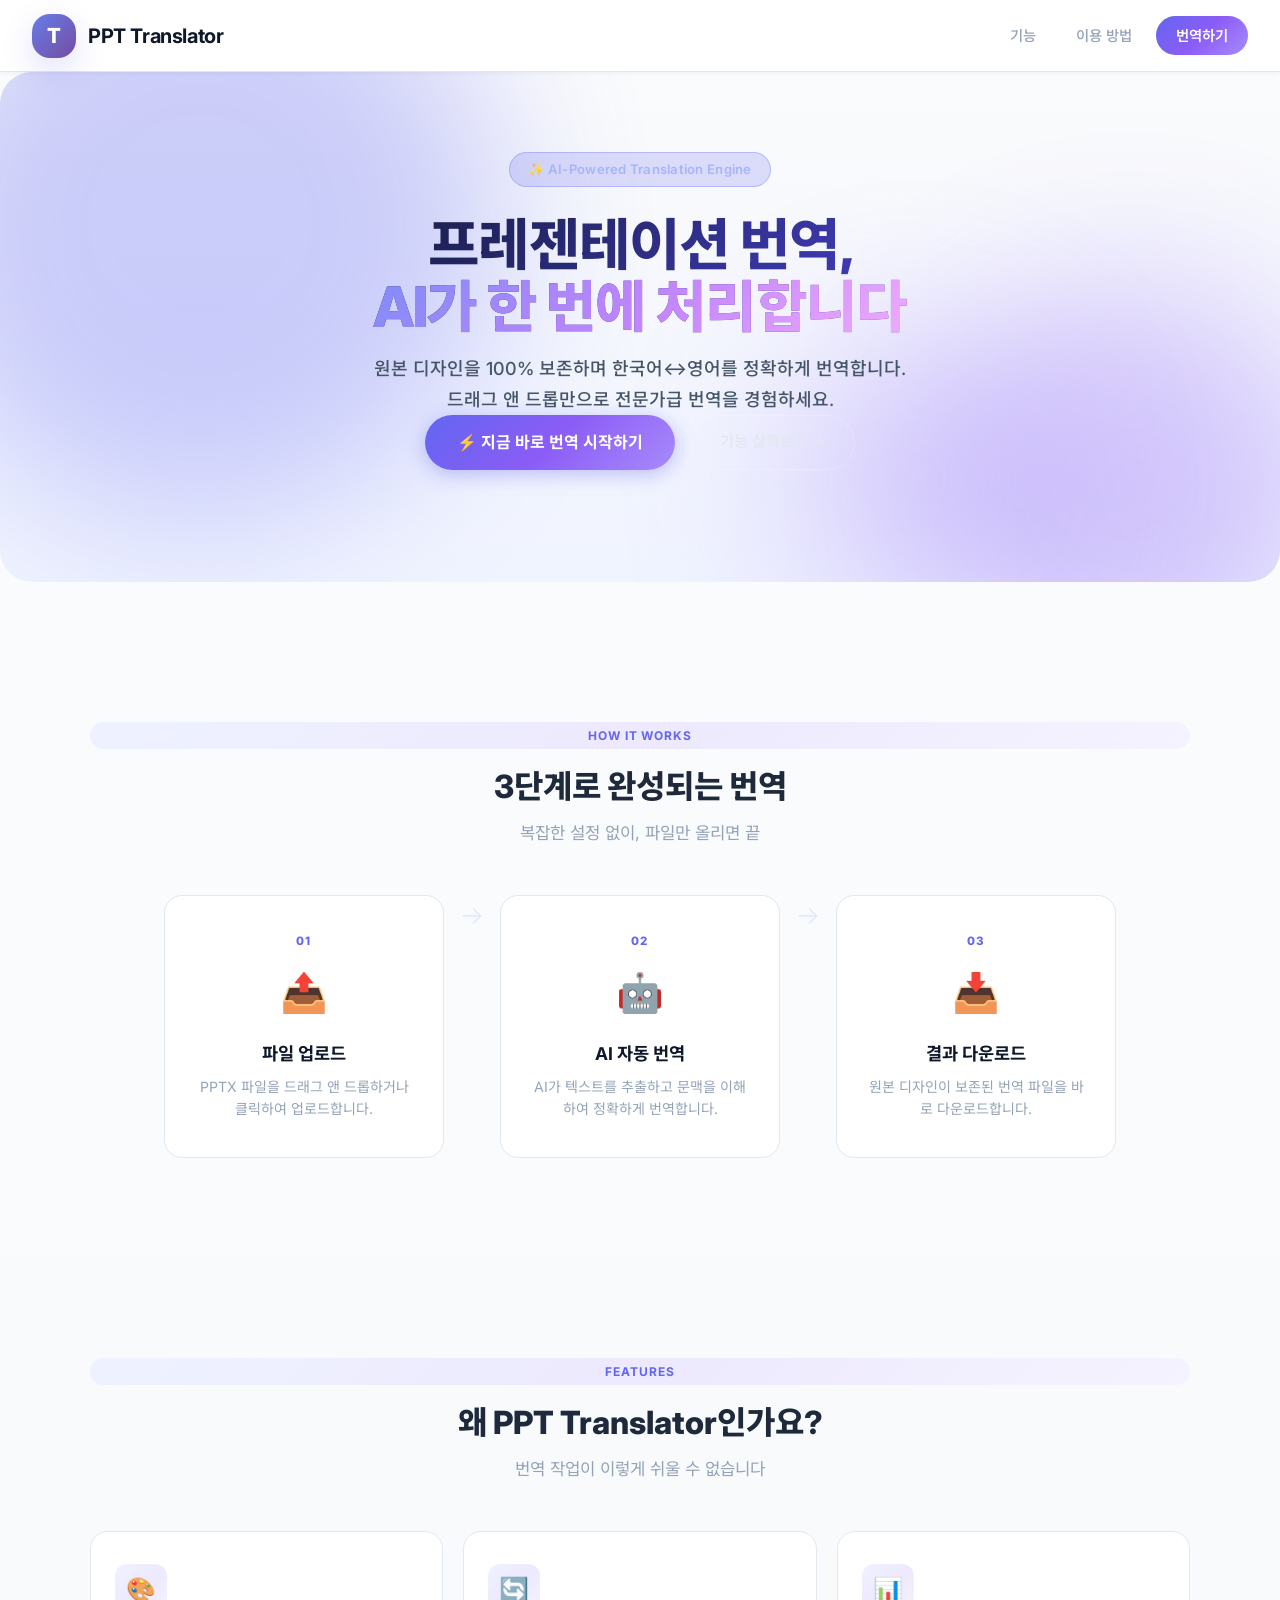
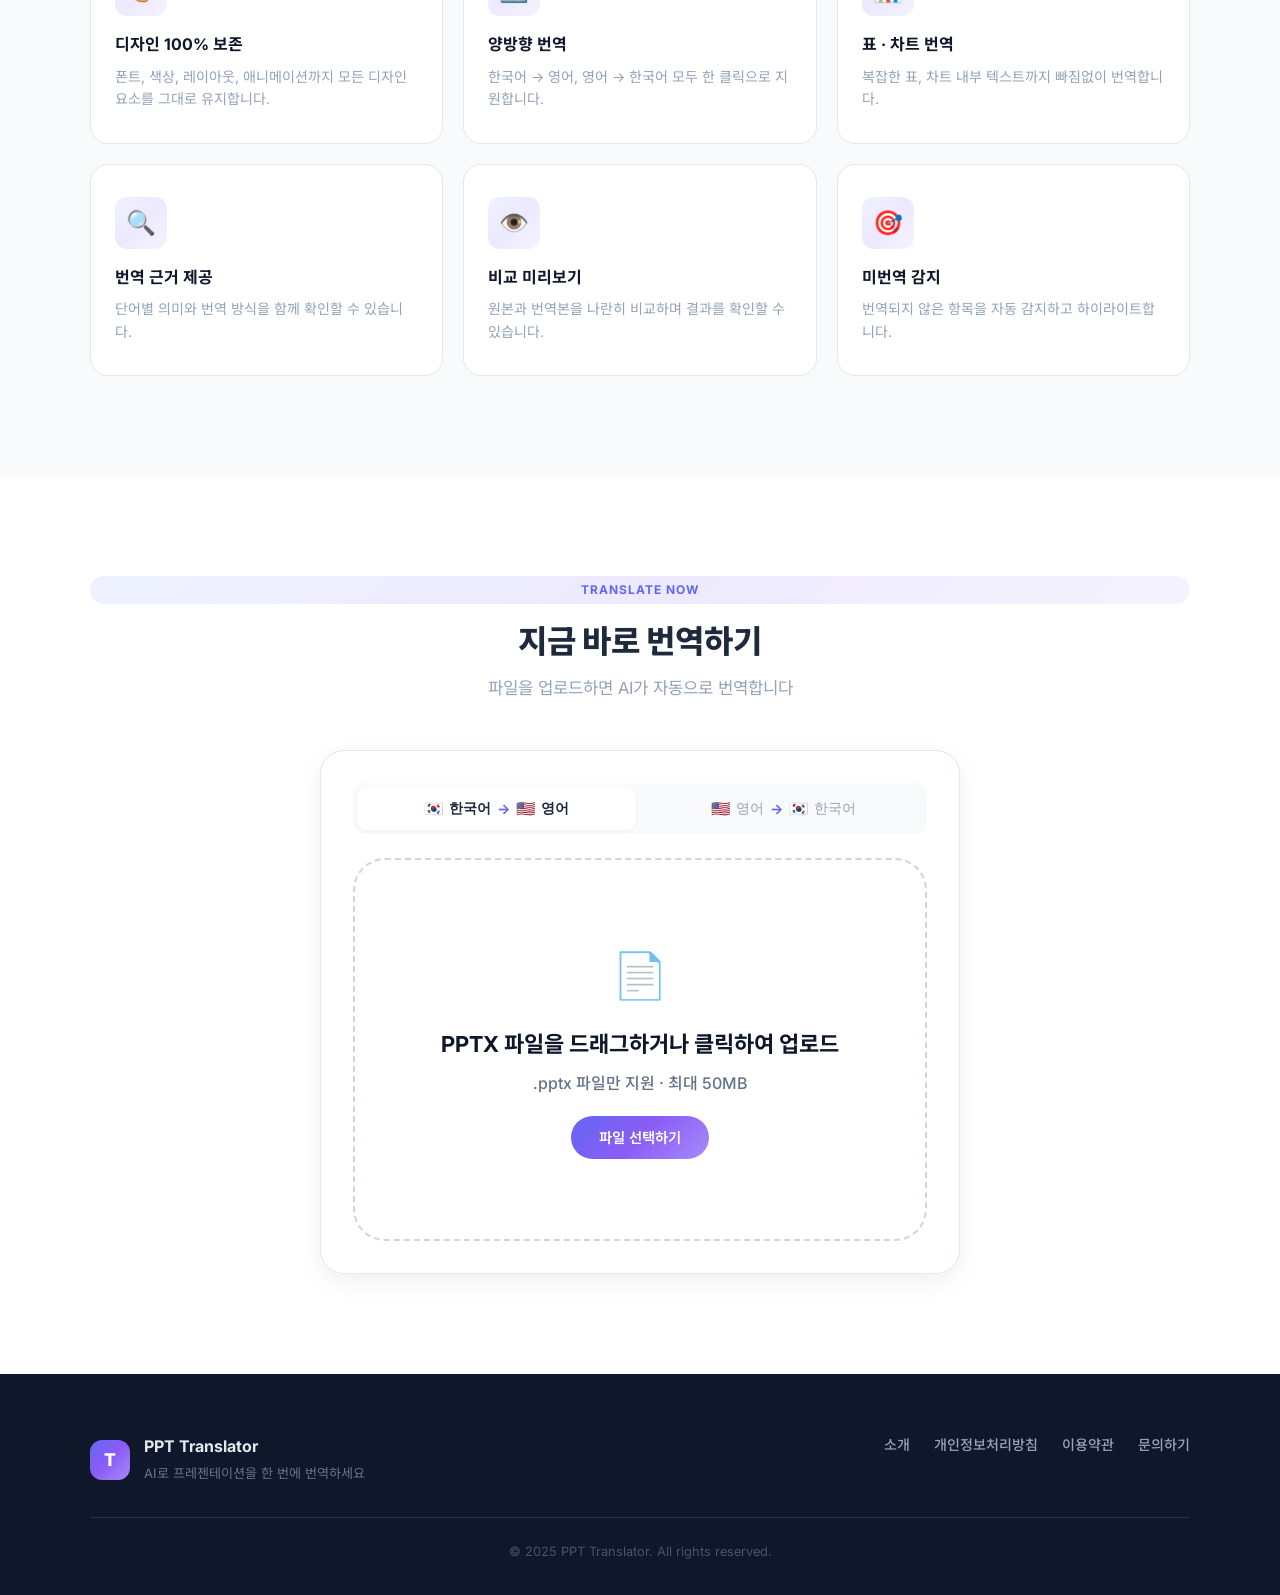
==== cloudflare-pages/index.html @ bfa5f7b9 "sync: Cloudflare Pages files with latest local source - Sync style.css and service.css from static/ " ====
<!DOCTYPE html>
<html lang="ko">

<head>
    <meta charset="UTF-8">
    <meta name="viewport" content="width=device-width, initial-scale=1.0">
    <title>PPT Translator — Professional Presentation Translation Service</title>
    <meta name="description" content="PowerPoint 한영 번역 서비스. 원본 디자인 100% 보존, 듀얼뷰 미리보기, 번역 근거 제공.">
    <meta property="og:title" content="PPT Translator — 파워포인트 자동 번역 서비스">
    <meta property="og:description" content="PowerPoint 프레젠테이션을 AI로 자동 번역하는 무료 온라인 서비스. 원본 디자인 100% 보존.">
    <meta property="og:type" content="website">
    <meta property="og:url" content="https://ppt-translate.pages.dev/">
    <link rel="canonical" href="https://ppt-translate.pages.dev/">
    <link rel="preconnect" href="https://fonts.googleapis.com">
    <link rel="preconnect" href="https://fonts.gstatic.com" crossorigin>
    <link
        href="https://fonts.googleapis.com/css2?family=Inter:wght@400;500;600;700;800&family=Noto+Sans+KR:wght@400;500;700&display=swap"
        rel="stylesheet">
    <link rel="stylesheet" href="./style.css">
    <link rel="stylesheet" href="./service.css">
</head>

<body>

    <!-- ═══════════════════════════════════════════
         NAVIGATION
         ═══════════════════════════════════════════ -->
    <nav class="navbar">
        <a href="./" class="navbar-brand">
            <div class="navbar-logo">T</div>
            <div class="navbar-title">PPT Translator</div>
        </a>
        <div class="navbar-links">
            <a href="#features" class="nav-link">기능</a>
            <a href="#how-it-works" class="nav-link">이용 방법</a>
            <a href="#upload" class="nav-link nav-cta">번역하기</a>
        </div>
    </nav>

    <!-- ═══════════════════════════════════════════
         HERO
         ═══════════════════════════════════════════ -->
    <section class="hero" id="heroSection">
        <div class="hero-bg">
            <div class="hero-orb orb-1"></div>
            <div class="hero-orb orb-2"></div>
            <div class="hero-orb orb-3"></div>
        </div>
        <div class="hero-inner">
            <span class="hero-badge">✨ AI-Powered Translation Engine</span>
            <h1 class="hero-title">
                프레젠테이션 번역,<br>
                <span class="text-gradient">AI가 한 번에 처리합니다</span>
            </h1>
            <p class="hero-desc">
                원본 디자인을 100% 보존하며 한국어↔영어를 정확하게 번역합니다.<br>
                드래그 앤 드롭만으로 전문가급 번역을 경험하세요.
            </p>
            <div class="hero-cta">
                <a href="#upload" class="btn-cta">⚡ 지금 바로 번역 시작하기</a>
                <a href="#features" class="btn-ghost">기능 살펴보기 →</a>
            </div>
        </div>
    </section>

    <!-- ═══════════════════════════════════════════
         HOW IT WORKS
         ═══════════════════════════════════════════ -->
    <section class="section" id="how-it-works">
        <div class="section-inner">
            <span class="section-badge">HOW IT WORKS</span>
            <h2 class="section-title">3단계로 완성되는 번역</h2>
            <p class="section-subtitle">복잡한 설정 없이, 파일만 올리면 끝</p>
            <div class="steps-row">
                <div class="step-card">
                    <div class="step-num">01</div>
                    <div class="step-icon">📤</div>
                    <h3>파일 업로드</h3>
                    <p>PPTX 파일을 드래그 앤 드롭하거나 클릭하여 업로드합니다.</p>
                </div>
                <div class="step-arrow">→</div>
                <div class="step-card">
                    <div class="step-num">02</div>
                    <div class="step-icon">🤖</div>
                    <h3>AI 자동 번역</h3>
                    <p>AI가 텍스트를 추출하고 문맥을 이해하여 정확하게 번역합니다.</p>
                </div>
                <div class="step-arrow">→</div>
                <div class="step-card">
                    <div class="step-num">03</div>
                    <div class="step-icon">📥</div>
                    <h3>결과 다운로드</h3>
                    <p>원본 디자인이 보존된 번역 파일을 바로 다운로드합니다.</p>
                </div>
            </div>
        </div>
    </section>

    <!-- ═══════════════════════════════════════════
         FEATURES
         ═══════════════════════════════════════════ -->
    <section class="section section-alt" id="features">
        <div class="section-inner">
            <span class="section-badge">FEATURES</span>
            <h2 class="section-title">왜 PPT Translator인가요?</h2>
            <p class="section-subtitle">번역 작업이 이렇게 쉬울 수 없습니다</p>
            <div class="features-grid">
                <div class="feature-card">
                    <div class="fc-icon">🎨</div>
                    <h3>디자인 100% 보존</h3>
                    <p>폰트, 색상, 레이아웃, 애니메이션까지 모든 디자인 요소를 그대로 유지합니다.</p>
                </div>
                <div class="feature-card">
                    <div class="fc-icon">🔄</div>
                    <h3>양방향 번역</h3>
                    <p>한국어 → 영어, 영어 → 한국어 모두 한 클릭으로 지원합니다.</p>
                </div>
                <div class="feature-card">
                    <div class="fc-icon">📊</div>
                    <h3>표 · 차트 번역</h3>
                    <p>복잡한 표, 차트 내부 텍스트까지 빠짐없이 번역합니다.</p>
                </div>
                <div class="feature-card">
                    <div class="fc-icon">🔍</div>
                    <h3>번역 근거 제공</h3>
                    <p>단어별 의미와 번역 방식을 함께 확인할 수 있습니다.</p>
                </div>
                <div class="feature-card">
                    <div class="fc-icon">👁️</div>
                    <h3>비교 미리보기</h3>
                    <p>원본과 번역본을 나란히 비교하며 결과를 확인할 수 있습니다.</p>
                </div>
                <div class="feature-card">
                    <div class="fc-icon">🎯</div>
                    <h3>미번역 감지</h3>
                    <p>번역되지 않은 항목을 자동 감지하고 하이라이트합니다.</p>
                </div>
            </div>
        </div>
    </section>

    <!-- ═══════════════════════════════════════════
         UPLOAD / PROGRESS / RESULTS
         ═══════════════════════════════════════════ -->
    <section class="section upload-section" id="upload">
        <div class="section-inner">
            <span class="section-badge">TRANSLATE NOW</span>
            <h2 class="section-title">지금 바로 번역하기</h2>
            <p class="section-subtitle">파일을 업로드하면 AI가 자동으로 번역합니다</p>

            <!-- 업로드 카드 -->
            <div class="upload-card" id="uploadSection">
                <div class="lang-toggle">
                    <button class="lang-btn selected" data-direction="ko-en">
                        <span class="lang-flag">🇰🇷</span> 한국어
                        <span class="lang-arrow">→</span>
                        <span class="lang-flag">🇺🇸</span> 영어
                    </button>
                    <button class="lang-btn" data-direction="en-ko">
                        <span class="lang-flag">🇺🇸</span> 영어
                        <span class="lang-arrow">→</span>
                        <span class="lang-flag">🇰🇷</span> 한국어
                    </button>
                </div>
                <div class="upload-zone" id="uploadZone">
                    <div class="uz-icon"><span>📄</span></div>
                    <h3>PPTX 파일을 드래그하거나 클릭하여 업로드</h3>
                    <p>.pptx 파일만 지원 · 최대 50MB</p>
                    <span class="upload-btn-fake">파일 선택하기</span>
                    <input type="file" id="fileInput" accept=".pptx">
                </div>
            </div>

            <!-- 에러 -->
            <div class="error-message" id="errorMessage"></div>

            <!-- 진행 -->
            <div class="progress-section" id="progressSection">
                <div class="progress-card">
                    <div class="progress-header">
                        <div class="spinner"></div>
                        <h3 id="progressTitle">번역 중입니다...</h3>
                    </div>
                    <div class="progress-percent-display" id="progressPercent">0%</div>
                    <div class="progress-bar-track">
                        <div class="progress-bar-fill" id="progressBar"></div>
                    </div>
                    <p class="progress-step-text" id="progressText">파일 분석 중...</p>
                    <div class="timer-display">
                        <span>⏱️ 경과 시간:</span>
                        <span class="timer-value" id="timerValue">0.0초</span>
                    </div>
                </div>
            </div>

            <!-- 결과 -->
            <div class="result-section" id="resultSection">
                <div id="alertBanner"></div>
                <div class="stats-grid">
                    <div class="stat-card">
                        <div class="stat-number" id="statSlides">0</div>
                        <div class="stat-label">슬라이드</div>
                    </div>
                    <div class="stat-card">
                        <div class="stat-number" id="statTotal">0</div>
                        <div class="stat-label">전체 텍스트</div>
                    </div>
                    <div class="stat-card">
                        <div class="stat-number stat-success" id="statTranslated">0</div>
                        <div class="stat-label">번역 성공</div>
                    </div>
                    <div class="stat-card">
                        <div class="stat-number stat-danger" id="statUntranslated">0</div>
                        <div class="stat-label">미번역</div>
                    </div>
                </div>
                <div class="completion-bar">
                    <div class="completion-header">
                        <span class="completion-label">번역 완료율</span>
                        <span class="completion-percent" id="completionPercent">0%</span>
                    </div>
                    <div class="completion-track">
                        <div class="completion-fill" id="completionFill" style="width:0%"></div>
                    </div>
                </div>
                <div id="timingBar"></div>
                <div class="actions">
                    <a class="btn btn-primary" id="downloadBtn" href="#" download>⬇️ 번역된 PPT 다운로드</a>
                    <button class="btn btn-secondary" onclick="resetUI()">📂 새 파일 번역</button>
                </div>
                <div class="preview-tabs">
                    <button class="preview-tab active" data-tab="slideview" onclick="switchPreviewTab('slideview')">🖥️
                        번역 슬라이드</button>
                    <button class="preview-tab" data-tab="detail" onclick="switchPreviewTab('detail')">📝 번역 상세</button>
                    <button class="preview-tab" data-tab="comparison" onclick="switchPreviewTab('comparison')">📊 비교
                        뷰</button>
                    <button class="preview-tab" data-tab="untranslated" onclick="switchPreviewTab('untranslated')">⚠️
                        미번역 <span id="untranslatedBadge"></span></button>
                </div>
                <div class="slide-nav" id="slideNav">
                    <button class="slide-nav-btn" id="prevSlideBtn" onclick="prevSlide()">◀</button>
                    <span class="slide-nav-label" id="slideNavLabel">슬라이드 1 / 1</span>
                    <button class="slide-nav-btn" id="nextSlideBtn" onclick="nextSlide()">▶</button>
                </div>
                <div id="translatedSlideView" style="display:none;padding:24px;max-width:1200px;margin:0 auto;">
                    <div id="translatedSlideOnly"></div>
                </div>
                <div class="dual-view-container" id="dualViewContainer" style="display:none;">
                    <div class="dual-view-panel">
                        <h3>📄 원본</h3>
                        <div id="originalSlide"></div>
                    </div>
                    <div class="dual-view-panel">
                        <h3>🌐 번역</h3>
                        <div id="translatedSlide"></div>
                    </div>
                </div>
                <div id="detailViewContainer" style="display:none;padding:24px;max-width:1200px;margin:0 auto;">
                    <div id="detailTextList"></div>
                </div>
                <div class="preview-content" id="previewContent"></div>
            </div>
        </div>
    </section>

    <!-- ═══════════════════════════════════════════
         FOOTER
         ═══════════════════════════════════════════ -->
    <footer class="footer">
        <div class="footer-inner">
            <div class="footer-top">
                <div class="footer-brand">
                    <div class="footer-logo">T</div>
                    <div>
                        <strong>PPT Translator</strong><br>
                        <span>AI로 프레젠테이션을 한 번에 번역하세요</span>
                    </div>
                </div>
                <div class="footer-links">
                    <a href="./about.html">소개</a>
                    <a href="./privacy.html">개인정보처리방침</a>
                    <a href="./terms.html">이용약관</a>
                    <a href="./contact.html">문의하기</a>
                </div>
            </div>
            <div class="footer-bottom">© 2025 PPT Translator. All rights reserved.</div>
        </div>
    </footer>

    <!-- 번역 근거 모달 -->
    <div class="modal-overlay" id="rationaleModal">
        <div class="modal-content">
            <div class="modal-header">
                <h3>🔍 번역 근거</h3>
                <button class="modal-close" onclick="closeModal()">&times;</button>
            </div>
            <div class="modal-body" id="rationaleBody"></div>
        </div>
    </div>

    <script>
        // ============================================================
        // ⚙️ API 서버 설정 (NAS 백엔드)
        // ============================================================
        const API_BASE = 'https://hyehey.synology.me:5113';

        // ============================================================
        // 글로벌 상태
        // ============================================================
        let translationData = null;
        let currentSlide = 0;
        let currentTab = 'slideview';
        let timerInterval = null;
        let startTime = null;

        // ============================================================
        // 업로드 핸들러
        // ============================================================
        const uploadZone = document.getElementById('uploadZone');
        const fileInput = document.getElementById('fileInput');
        const errorMessage = document.getElementById('errorMessage');

        uploadZone.addEventListener('click', () => {
            fileInput.value = ''; // 같은 파일 재선택 가능하게 리셋
            fileInput.click();
        });
        fileInput.addEventListener('change', (e) => {
            if (e.target.files.length > 0) handleFile(e.target.files[0]);
        });
        uploadZone.addEventListener('dragover', (e) => { e.preventDefault(); uploadZone.classList.add('dragover'); });
        uploadZone.addEventListener('dragleave', () => { uploadZone.classList.remove('dragover'); });
        uploadZone.addEventListener('drop', (e) => {
            e.preventDefault(); uploadZone.classList.remove('dragover');
            if (e.dataTransfer.files.length > 0) handleFile(e.dataTransfer.files[0]);
        });

        // ============================================================
        // 언어 선택기
        // ============================================================
        document.querySelectorAll('.lang-btn').forEach(btn => {
            btn.addEventListener('click', () => {
                document.querySelectorAll('.lang-btn').forEach(b => b.classList.remove('selected'));
                btn.classList.add('selected');
            });
        });

        // ============================================================
        // 타이머
        // ============================================================
        function startTimer() {
            startTime = Date.now();
            timerInterval = setInterval(() => {
                document.getElementById('timerValue').textContent =
                    ((Date.now() - startTime) / 1000).toFixed(1) + '초';
            }, 100);
        }
        function stopTimer() { if (timerInterval) { clearInterval(timerInterval); timerInterval = null; } }

        // ============================================================
        // 파일 처리
        // ============================================================
        function handleFile(file) {
            if (!file.name.toLowerCase().endsWith('.pptx')) { showError('PPTX 파일만 지원합니다.'); return; }
            if (file.size > 50 * 1024 * 1024) { showError('파일 크기가 50MB를 초과합니다.'); return; }

            hideError(); showProgress(); startTimer();
            updateProgress(10, '파일 업로드 중...');

            let simulatedProgress = 10;
            const progressSimulator = setInterval(() => {
                if (simulatedProgress < 85) {
                    simulatedProgress += Math.random() * 3 + 0.5;
                    simulatedProgress = Math.min(simulatedProgress, 85);
                    const step = simulatedProgress < 30 ? '파일 업로드 중...'
                        : simulatedProgress < 50 ? '텍스트 추출 중...'
                            : simulatedProgress < 70 ? '번역 처리 중...'
                                : 'PPT 생성 중...';
                    updateProgress(Math.round(simulatedProgress), step);
                }
            }, 800);

            const formData = new FormData();
            formData.append('file', file);

            fetch(API_BASE + '/api/upload', { method: 'POST', body: formData })
                .then(r => { updateProgress(90, '응답 처리 중...'); return r.json(); })
                .then(data => {
                    clearInterval(progressSimulator);
                    stopTimer();
                    if (data.success) {
                        updateProgress(100, '번역 완료!');
                        setTimeout(() => { translationData = data; showResults(data); }, 400);
                    } else {
                        hideProgress(); showError(data.error || '오류가 발생했습니다.');
                    }
                })
                .catch(err => { clearInterval(progressSimulator); stopTimer(); hideProgress(); showError('서버 연결에 실패했습니다. 번역 서버가 실행 중인지 확인해주세요.'); });
        }

        // ============================================================
        // UI 제어
        // ============================================================
        function showError(msg) { errorMessage.textContent = msg; errorMessage.classList.add('active'); }
        function hideError() { errorMessage.classList.remove('active'); }
        function showProgress() {
            document.getElementById('progressSection').style.display = 'block';
            document.getElementById('uploadSection').style.display = 'none';
        }
        function hideProgress() {
            document.getElementById('progressSection').style.display = 'none';
            document.getElementById('uploadSection').style.display = '';
        }
        function updateProgress(pct, text) {
            document.getElementById('progressBar').style.width = pct + '%';
            document.getElementById('progressPercent').textContent = pct + '%';
            document.getElementById('progressText').textContent = text;
        }

        // ============================================================
        // 결과 표시
        // ============================================================
        function showResults(data) {
            translationData = data;
            currentSlide = 0;
            currentTab = 'slideview';

            // 랜딩 섹션 숨기기
            document.getElementById('heroSection').style.display = 'none';
            var howSection = document.getElementById('how-it-works');
            if (howSection) howSection.style.display = 'none';
            var featSection = document.getElementById('features');
            if (featSection) featSection.style.display = 'none';

            // 업로드 카드 숨기기, 프로그레스 숨기기
            document.getElementById('uploadSection').style.display = 'none';
            document.getElementById('progressSection').style.display = 'none';

            // 결과 표시
            document.getElementById('resultSection').style.display = 'block';

            // 통계
            const stats = data.stats || {};
            document.getElementById('statSlides').textContent = stats.total_slides || 0;
            document.getElementById('statTotal').textContent = stats.total_texts || 0;
            document.getElementById('statTranslated').textContent = stats.translated_texts || stats.translated || 0;
            document.getElementById('statUntranslated').textContent = stats.untranslated_texts || stats.untranslated || 0;

            // 완료율
            const total = stats.total_texts || stats.korean_texts || 1;
            const translated = stats.translated_texts || stats.translated || 0;
            const rate = Math.round((translated / total) * 100);
            document.getElementById('completionPercent').textContent = rate + '%';
            document.getElementById('completionFill').style.width = rate + '%';

            // 경고 배너
            const uc = stats.untranslated_texts || stats.untranslated || 0;
            document.getElementById('alertBanner').innerHTML = uc > 0
                ? `<div class="alert alert-warning"><strong>⚠️ 주의:</strong> ${uc}개의 텍스트가 번역되지 않았습니다. <button onclick="switchPreviewTab('untranslated')" class="btn-link">미번역 확인하기 →</button></div>`
                : `<div class="alert alert-success"><strong>✅ 완료:</strong> 모든 텍스트가 성공적으로 번역되었습니다!</div>`;

            const badge = document.getElementById('untranslatedBadge');
            badge.textContent = uc > 0 ? `(${uc})` : '';

            // 소요시간
            const t = data.timing;
            if (t) {
                document.getElementById('timingBar').innerHTML = `
                    <div class="timing-card">
                        <div class="timing-header">
                            <span>⏱️</span>
                            <span class="timing-total-label">번역 소요시간</span>
                            <span class="timing-total-value">${t.translate_seconds}초</span>
                        </div>
                    </div>`;
            }

            // Blob 다운로드: NAS URL을 사용자에게 노출하지 않음
            const dlBtn = document.getElementById('downloadBtn');
            dlBtn.href = '#';
            dlBtn.onclick = function (e) {
                e.preventDefault();
                dlBtn.textContent = '⏳ 다운로드 준비 중...';
                dlBtn.style.pointerEvents = 'none';
                fetch(API_BASE + '/api/download/' + encodeURIComponent(data.filename))
                    .then(r => r.blob())
                    .then(blob => {
                        const url = URL.createObjectURL(blob);
                        const a = document.createElement('a');
                        a.href = url;
                        a.download = data.filename;
                        document.body.appendChild(a);
                        a.click();
                        document.body.removeChild(a);
                        URL.revokeObjectURL(url);
                        dlBtn.textContent = '⬇️ 번역된 PPT 다운로드';
                        dlBtn.style.pointerEvents = '';
                    })
                    .catch(() => {
                        dlBtn.textContent = '❌ 다운로드 실패 - 다시 시도';
                        dlBtn.style.pointerEvents = '';
                    });
            };

            // 초기 뷰 렌더링
            updateSlideNav();
            if (data.slides && data.slides.length > 0) {
                switchPreviewTab('slideview');
            }
        }

        // ============================================================
        // 리셋
        // ============================================================
        function resetUI() {
            stopTimer(); hideProgress(); hideError();
            currentSlide = 0; currentTab = 'slideview'; translationData = null;

            document.getElementById('resultSection').style.display = 'none';
            document.getElementById('heroSection').style.display = '';
            document.getElementById('uploadSection').style.display = '';
            var howSection = document.getElementById('how-it-works');
            if (howSection) howSection.style.display = '';
            var featSection = document.getElementById('features');
            if (featSection) featSection.style.display = '';

            fileInput.value = '';
            document.getElementById('timerValue').textContent = '0.0초';
            document.getElementById('progressPercent').textContent = '0%';
        }

        // ============================================================
        // 슬라이드 네비게이션
        // ============================================================
        function updateSlideNav() {
            if (!translationData) return;
            const total = translationData.slides.length;
            document.getElementById('slideNavLabel').textContent = `슬라이드 ${currentSlide + 1} / ${total}`;
            document.getElementById('prevSlideBtn').disabled = currentSlide === 0;
            document.getElementById('nextSlideBtn').disabled = currentSlide >= total - 1;
        }

        function prevSlide() {
            if (currentSlide > 0) {
                currentSlide--;
                updateSlideNav();
                if (currentTab === 'slideview') renderTranslatedSlideOnly(currentSlide);
                else if (currentTab === 'detail') renderDetailTextList(currentSlide);
                else if (currentTab === 'comparison') { renderOriginalSlide(currentSlide); renderTranslatedSlide(currentSlide); }
            }
        }

        function nextSlide() {
            if (translationData && currentSlide < translationData.slides.length - 1) {
                currentSlide++;
                updateSlideNav();
                if (currentTab === 'slideview') renderTranslatedSlideOnly(currentSlide);
                else if (currentTab === 'detail') renderDetailTextList(currentSlide);
                else if (currentTab === 'comparison') { renderOriginalSlide(currentSlide); renderTranslatedSlide(currentSlide); }
            }
        }

        // ============================================================
        // 탭 전환
        // ============================================================
        function switchPreviewTab(tab) {
            currentTab = tab;
            document.querySelectorAll('.preview-tab').forEach(t => t.classList.remove('active'));
            document.querySelector(`[data-tab="${tab}"]`).classList.add('active');

            document.getElementById('translatedSlideView').style.display = 'none';
            document.getElementById('dualViewContainer').style.display = 'none';
            document.getElementById('detailViewContainer').style.display = 'none';
            document.getElementById('previewContent').style.display = 'none';

            if (tab === 'slideview') {
                document.getElementById('translatedSlideView').style.display = 'block';
                document.getElementById('slideNav').style.display = 'flex';
                renderTranslatedSlideOnly(currentSlide);
            } else if (tab === 'detail') {
                document.getElementById('detailViewContainer').style.display = 'block';
                document.getElementById('slideNav').style.display = 'flex';
                renderDetailTextList(currentSlide);
            } else if (tab === 'comparison') {
                document.getElementById('dualViewContainer').style.display = 'flex';
                document.getElementById('slideNav').style.display = 'flex';
                renderOriginalSlide(currentSlide);
                renderTranslatedSlide(currentSlide);
            } else if (tab === 'untranslated') {
                document.getElementById('previewContent').style.display = 'block';
                document.getElementById('slideNav').style.display = 'none';
                renderUntranslatedView();
            }
        }

        // ============================================================
        // 🖥️ 번역 슬라이드 (단독 큰 화면)
        // ============================================================
        function renderTranslatedSlideOnly(idx) {
            const slide = translationData.slides[idx];
            const container = document.getElementById('translatedSlideOnly');
            const ratio = translationData.slide_ratio || 1.333;

            if (!slide) { container.innerHTML = '<p style="text-align:center;padding:40px;color:var(--text-muted);">슬라이드 없음</p>'; return; }

            const shapesVisual = slide.shapes_visual || [];
            const slideBg = slide.background || '#ffffff';
            const resultMap = {};
            slide.items.forEach(item => { resultMap[item.id] = item; });

            let shapesHtml = '';
            shapesVisual.forEach(sv => {
                const fillColor = sv.fill_color || 'transparent';
                const textColor = sv.text_color || '#000000';
                const borderStyle = sv.line ? `${sv.line.width}px solid ${sv.line.color}` : 'none';

                if (sv.type === 'table') {
                    let tableHtml = '<table class="slide-table">';
                    const cellMap = {};
                    sv.texts.forEach(t => { if (t.cell) { const key = t.cell; if (!cellMap[key]) cellMap[key] = []; const r = resultMap[t.id]; cellMap[key].push({ text: r ? r.translated : t.text, untranslated: r ? r.untranslated : false }); } });
                    for (let row = 0; row < (sv.rows || 1); row++) { tableHtml += '<tr>'; for (let col = 0; col < (sv.cols || 1); col++) { const items = cellMap[`${row},${col}`] || []; const cellText = items.map(i => { const cls = i.untranslated ? 'untranslated-text' : ''; return `<span class="${cls}">${escapeHtml(i.text)}</span>`; }).join(' '); tableHtml += `<td>${cellText || '&nbsp;'}</td>`; } tableHtml += '</tr>'; }
                    tableHtml += '</table>';
                    shapesHtml += `<div class="slide-shape" style="left:${sv.left_pct}%;top:${sv.top_pct}%;width:${sv.width_pct}%;height:${sv.height_pct}%;background:${fillColor};border:${borderStyle};">${tableHtml}</div>`;
                } else {
                    let textsHtml = '';
                    sv.texts.forEach(t => { const r = resultMap[t.id]; const displayText = r ? r.translated : t.text; const isU = r ? r.untranslated : false; const fontSize = Math.max(8, Math.min(t.font_size || 14, 32)); const bold = t.bold ? 'font-weight:700;' : ''; const cls = isU ? 'untranslated-text' : ''; textsHtml += `<div class="slide-text ${cls}" style="font-size:${fontSize * 0.65}px;${bold}color:${textColor};">${escapeHtml(displayText)}</div>`; });
                    shapesHtml += `<div class="slide-shape" style="left:${sv.left_pct}%;top:${sv.top_pct}%;width:${sv.width_pct}%;height:${sv.height_pct}%;background:${fillColor};border:${borderStyle};">${textsHtml}</div>`;
                }
            });

            container.innerHTML = `<div class="slide-preview-wrapper"><div class="slide-canvas" style="aspect-ratio:${ratio};background:${slideBg};"><div class="slide-number-badge">Slide ${slide.slide_number}</div>${shapesHtml || '<div class="slide-empty">텍스트 없음</div>'}</div><div class="slide-preview-hint">💡 <span class="untranslated-text">빨간 텍스트</span>는 미번역 항목입니다.</div></div>`;
        }

        // ============================================================
        // 📄 원본 슬라이드 렌더링
        // ============================================================
        function renderOriginalSlide(idx) {
            const slide = translationData.slides[idx];
            const container = document.getElementById('originalSlide');
            const ratio = translationData.slide_ratio || 1.333;
            if (!slide) { container.innerHTML = '<p style="text-align:center;padding:40px;">슬라이드 없음</p>'; return; }
            const shapesVisual = slide.shapes_visual || [];
            const slideBg = slide.background || '#ffffff';
            let shapesHtml = '';
            shapesVisual.forEach(sv => {
                const fillColor = sv.fill_color || 'transparent'; const textColor = sv.text_color || '#000000';
                const borderStyle = sv.line ? `${sv.line.width}px solid ${sv.line.color}` : 'none';
                if (sv.type === 'table') {
                    let tableHtml = '<table class="slide-table">'; const cellMap = {};
                    sv.texts.forEach(t => { if (t.cell) { if (!cellMap[t.cell]) cellMap[t.cell] = []; cellMap[t.cell].push(t.text); } });
                    for (let row = 0; row < (sv.rows || 1); row++) { tableHtml += '<tr>'; for (let col = 0; col < (sv.cols || 1); col++) { const items = cellMap[`${row},${col}`] || []; tableHtml += `<td>${items.map(t => escapeHtml(t)).join(' ') || '&nbsp;'}</td>`; } tableHtml += '</tr>'; }
                    tableHtml += '</table>'; shapesHtml += `<div class="slide-shape" style="left:${sv.left_pct}%;top:${sv.top_pct}%;width:${sv.width_pct}%;height:${sv.height_pct}%;background:${fillColor};border:${borderStyle};">${tableHtml}</div>`;
                } else {
                    let textsHtml = ''; sv.texts.forEach(t => { const fs = Math.max(8, Math.min(t.font_size || 14, 32)); const bold = t.bold ? 'font-weight:700;' : ''; textsHtml += `<div class="slide-text" style="font-size:${fs * 0.8}px;${bold}color:${textColor};">${escapeHtml(t.text)}</div>`; });
                    shapesHtml += `<div class="slide-shape" style="left:${sv.left_pct}%;top:${sv.top_pct}%;width:${sv.width_pct}%;height:${sv.height_pct}%;background:${fillColor};border:${borderStyle};">${textsHtml}</div>`;
                }
            });
            container.innerHTML = `<div class="slide-preview-wrapper"><div class="slide-canvas" style="aspect-ratio:${ratio};background:${slideBg};"><div class="slide-number-badge">Slide ${slide.slide_number}</div>${shapesHtml || '<div class="slide-empty">텍스트 없음</div>'}</div></div>`;
        }

        // ============================================================
        // 🌐 번역 슬라이드 렌더링 (듀얼뷰용)
        // ============================================================
        function renderTranslatedSlide(idx) {
            const slide = translationData.slides[idx];
            const container = document.getElementById('translatedSlide');
            const ratio = translationData.slide_ratio || 1.333;
            if (!slide) { container.innerHTML = '<p style="text-align:center;padding:40px;">슬라이드 없음</p>'; return; }
            const shapesVisual = slide.shapes_visual || []; const slideBg = slide.background || '#ffffff';
            const resultMap = {}; slide.items.forEach(item => { resultMap[item.id] = item; });
            let shapesHtml = '';
            shapesVisual.forEach(sv => {
                const fillColor = sv.fill_color || 'transparent'; const textColor = sv.text_color || '#000000';
                const borderStyle = sv.line ? `${sv.line.width}px solid ${sv.line.color}` : 'none';
                if (sv.type === 'table') {
                    let tableHtml = '<table class="slide-table">'; const cellMap = {};
                    sv.texts.forEach(t => { if (t.cell) { if (!cellMap[t.cell]) cellMap[t.cell] = []; const r = resultMap[t.id]; cellMap[t.cell].push({ text: r ? r.translated : t.text, untranslated: r ? r.untranslated : false }); } });
                    for (let row = 0; row < (sv.rows || 1); row++) { tableHtml += '<tr>'; for (let col = 0; col < (sv.cols || 1); col++) { const items = cellMap[`${row},${col}`] || []; const cellText = items.map(i => `<span class="${i.untranslated ? 'untranslated-text' : ''}">${escapeHtml(i.text)}</span>`).join(' '); tableHtml += `<td>${cellText || '&nbsp;'}</td>`; } tableHtml += '</tr>'; }
                    tableHtml += '</table>'; shapesHtml += `<div class="slide-shape" style="left:${sv.left_pct}%;top:${sv.top_pct}%;width:${sv.width_pct}%;height:${sv.height_pct}%;background:${fillColor};border:${borderStyle};">${tableHtml}</div>`;
                } else {
                    let textsHtml = ''; sv.texts.forEach(t => { const r = resultMap[t.id]; const text = r ? r.translated : t.text; const isU = r ? r.untranslated : false; const fs = Math.max(8, Math.min(t.font_size || 14, 32)); const bold = t.bold ? 'font-weight:700;' : ''; textsHtml += `<div class="slide-text ${isU ? 'untranslated-text' : ''}" style="font-size:${fs * 0.8}px;${bold}color:${textColor};">${escapeHtml(text)}</div>`; });
                    shapesHtml += `<div class="slide-shape" style="left:${sv.left_pct}%;top:${sv.top_pct}%;width:${sv.width_pct}%;height:${sv.height_pct}%;background:${fillColor};border:${borderStyle};">${textsHtml}</div>`;
                }
            });
            container.innerHTML = `<div class="slide-preview-wrapper"><div class="slide-canvas" style="aspect-ratio:${ratio};background:${slideBg};"><div class="slide-number-badge">Slide ${slide.slide_number}</div>${shapesHtml || '<div class="slide-empty">텍스트 없음</div>'}</div><div class="slide-preview-hint">💡 <span class="untranslated-text">빨간 텍스트</span>는 미번역 항목입니다.</div></div>`;
        }

        // ============================================================
        // 📝 번역 상세 텍스트 리스트
        // ============================================================
        function renderDetailTextList(idx) {
            const slide = translationData.slides[idx];
            const container = document.getElementById('detailTextList');
            if (!slide) { container.innerHTML = '<p style="text-align:center;padding:40px;color:#9ca3af;">슬라이드를 찾을 수 없습니다</p>'; return; }
            if (!slide.items || slide.items.length === 0) { container.innerHTML = '<p style="text-align:center;padding:40px;color:#9ca3af;">이 슬라이드에 텍스트가 없습니다</p>'; return; }

            let html = `<table style="width:100%;border-collapse:collapse;font-size:0.9rem;border:1px solid #e5e7eb;">
                <thead><tr style="background:#f9fafb;border-bottom:1px solid #e5e7eb;">
                    <th style="padding:8px 12px;text-align:left;font-weight:500;color:#6b7280;font-size:0.8rem;width:5%;">#</th>
                    <th style="padding:8px 12px;text-align:left;font-weight:500;color:#374151;width:42%;">원문</th>
                    <th style="padding:8px 12px;text-align:left;font-weight:500;color:#374151;width:42%;">번역</th>
                    <th style="padding:8px 12px;text-align:center;font-weight:500;color:#374151;width:11%;">상태</th>
                </tr></thead><tbody>`;

            slide.items.forEach((item, i) => {
                const isU = item.untranslated;
                const rowBg = isU ? 'rgba(239,68,68,0.05)' : (i % 2 === 0 ? 'transparent' : 'rgba(0,0,0,0.02)');
                let statusHtml;
                if (isU) statusHtml = '<span style="background:#fee2e2;color:#dc2626;padding:2px 8px;border-radius:4px;font-size:0.75rem;">⚠️ 미번역</span>';
                else if (item.word_breakdown && item.word_breakdown.length > 0) statusHtml = `<button onclick="showRationale(${idx},${i})" style="background:#6366f1;color:#fff;border:none;padding:4px 10px;border-radius:6px;font-size:0.75rem;cursor:pointer;">🔍 근거</button>`;
                else statusHtml = '<span style="color:#94a3b8;font-size:0.75rem;">유지</span>';

                html += `<tr style="background:${rowBg};border-bottom:1px solid #f3f4f6;">
                    <td style="padding:8px 12px;color:#9ca3af;font-size:0.8rem;">${i + 1}</td>
                    <td style="padding:8px 12px;color:#1f2937;word-break:break-word;line-height:1.5;">${escapeHtml(item.original)}</td>
                    <td style="padding:8px 12px;color:${isU ? '#dc2626' : '#1f2937'};word-break:break-word;line-height:1.5;${isU ? 'font-style:italic;' : ''}">${escapeHtml(item.translated)}</td>
                    <td style="padding:8px 12px;text-align:center;">${statusHtml}</td>
                </tr>`;
            });
            html += '</tbody></table>';
            container.innerHTML = html;
        }

        // ============================================================
        // ⚠️ 미번역 뷰
        // ============================================================
        function renderUntranslatedView() {
            const container = document.getElementById('previewContent');
            let items = [];
            translationData.slides.forEach(sl => sl.items.forEach(i => { if (i.untranslated) items.push({ ...i, slide_number: sl.slide_number }); }));

            if (items.length === 0) {
                container.innerHTML = `<div style="text-align:center;padding:60px;"><div style="font-size:3rem;margin-bottom:16px;">🎉</div><h3 style="color:#10b981;">미번역 항목이 없습니다!</h3><p style="color:#9ca3af;">모든 텍스트가 성공적으로 번역되었습니다.</p></div>`;
                return;
            }

            let html = `<table class="comparison-table"><thead><tr><th>슬라이드</th><th>원본</th><th>결과</th><th>위치</th></tr></thead><tbody>`;
            items.forEach(i => {
                html += `<tr class="row-untranslated"><td style="text-align:center;font-weight:600;">${i.slide_number}</td><td>${escapeHtml(i.original)}</td><td class="is-untranslated">${escapeHtml(i.translated)}</td><td style="font-size:0.82rem;color:#9ca3af;">${escapeHtml(i.shape)}</td></tr>`;
            });
            html += '</tbody></table>';
            container.innerHTML = html;
        }

        // ============================================================
        // 번역 근거 모달
        // ============================================================
        function showRationale(sIdx, iIdx) {
            const item = translationData.slides[sIdx].items[iIdx];
            const body = document.getElementById('rationaleBody');
            let html = `<div class="rationale-section"><h4>📝 원문</h4><div class="rationale-original">${escapeHtml(item.original)}</div></div>
                        <div class="rationale-section"><h4>🌐 번역</h4><div class="rationale-translated">${escapeHtml(item.translated)}</div></div>`;
            if (item.word_breakdown && item.word_breakdown.length > 0) {
                html += `<div class="rationale-section"><h4>📖 단어별 의미</h4><table class="word-breakdown-table"><thead><tr><th>한글</th><th>영어</th><th>역할</th></tr></thead><tbody>`;
                item.word_breakdown.forEach(w => { html += `<tr><td>${escapeHtml(w.korean)}</td><td>${escapeHtml(w.english)}</td><td>${escapeHtml(w.role)}</td></tr>`; });
                html += '</tbody></table></div>';
            }
            html += `<div class="rationale-section"><h4>ℹ️ 번역 방식</h4><p><span class="badge ${getBadgeClass(item.translation_type)}" style="font-size:0.82rem;padding:5px 14px;">${item.translation_type}</span></p></div>`;
            body.innerHTML = html;
            document.getElementById('rationaleModal').classList.add('active');
        }
        function closeModal() { document.getElementById('rationaleModal').classList.remove('active'); }
        document.addEventListener('keydown', e => { if (e.key === 'Escape') closeModal(); });
        document.getElementById('rationaleModal').addEventListener('click', e => { if (e.target === e.currentTarget) closeModal(); });

        // 키보드 단축키
        document.addEventListener('keydown', e => {
            if (document.getElementById('resultSection').style.display === 'block') {
                if (e.key === 'ArrowLeft') prevSlide();
                if (e.key === 'ArrowRight') nextSlide();
            }
        });

        // 유틸리티
        function getBadgeClass(type) {
            if (!type) return 'badge-keep';
            if (type.includes('번역')) return 'badge-translated';
            if (type.includes('직역')) return 'badge-literal';
            if (type.includes('의역')) return 'badge-liberal';
            if (type.includes('혼합')) return 'badge-mixed';
            if (type.includes('미번역')) return 'badge-untranslated';
            return 'badge-keep';
        }
        function escapeHtml(s) { if (!s) return ''; const d = document.createElement('div'); d.textContent = s; return d.innerHTML; }
        function escapeAttr(s) { if (!s) return ''; return s.replace(/"/g, '&quot;').replace(/'/g, '&#39;').replace(/</g, '&lt;'); }
    </script>

</body>

</html>
---- cloudflare-pages/style.css ----
/* ================================================================
   PPT Translator — Service Website Design System
   Font: Inter | Colors: Indigo-Violet gradient
   ================================================================ */

/* ── Reset & Variables ───────────────────────────── */
*,
*::before,
*::after {
    box-sizing: border-box;
    margin: 0;
    padding: 0;
}

:root {
    --primary: #6366f1;
    --primary-dark: #4f46e5;
    --primary-light: #818cf8;
    --accent: #8b5cf6;
    --success: #10b981;
    --danger: #ef4444;
    --warning: #f59e0b;
    --bg: #ffffff;
    --bg-alt: #f8fafc;
    --bg-dark: #0f172a;
    --surface: #ffffff;
    --text: #1e293b;
    --text-muted: #94a3b8;
    --border: #e2e8f0;
    --shadow-sm: 0 1px 3px rgba(0, 0, 0, 0.06);
    --shadow-md: 0 4px 16px rgba(0, 0, 0, 0.08);
    --shadow-lg: 0 8px 32px rgba(0, 0, 0, 0.12);
    --shadow-xl: 0 20px 60px rgba(0, 0, 0, 0.15);
    --radius-sm: 8px;
    --radius: 12px;
    --radius-lg: 16px;
    --radius-xl: 24px;
    --gradient: linear-gradient(135deg, #6366f1, #8b5cf6, #a78bfa);
    --gradient-soft: linear-gradient(135deg, #eef2ff, #ede9fe, #f5f3ff);
    --font: 'Inter', -apple-system, BlinkMacSystemFont, sans-serif;
}

html {
    scroll-behavior: smooth;
}

body {
    font-family: var(--font);
    color: var(--text);
    background: var(--bg);
    line-height: 1.6;
    -webkit-font-smoothing: antialiased;
}

/* ── Navbar ──────────────────────────────────────── */
.navbar {
    position: fixed;
    top: 0;
    left: 0;
    right: 0;
    z-index: 100;
    display: flex;
    align-items: center;
    justify-content: space-between;
    padding: 0 32px;
    height: 64px;
    background: rgba(255, 255, 255, 0.85);
    backdrop-filter: blur(16px);
    -webkit-backdrop-filter: blur(16px);
    border-bottom: 1px solid var(--border);
}

.navbar-brand {
    display: flex;
    align-items: center;
    gap: 10px;
    text-decoration: none;
    color: var(--text);
}

.navbar-logo {
    width: 36px;
    height: 36px;
    border-radius: 10px;
    background: var(--gradient);
    color: #fff;
    display: flex;
    align-items: center;
    justify-content: center;
    font-weight: 800;
    font-size: 1.1rem;
}

.navbar-title {
    font-weight: 700;
    font-size: 1.05rem;
}

.navbar-links {
    display: flex;
    gap: 8px;
    align-items: center;
}

.nav-link {
    text-decoration: none;
    color: var(--text-muted);
    font-size: 0.9rem;
    font-weight: 500;
    padding: 8px 16px;
    border-radius: var(--radius-sm);
    transition: all 0.2s;
}

.nav-link:hover {
    color: var(--text);
    background: var(--bg-alt);
}

.nav-cta {
    background: var(--gradient);
    color: #fff !important;
    border-radius: 20px;
    padding: 8px 20px;
    font-weight: 600;
}

.nav-cta:hover {
    opacity: 0.9;
    transform: translateY(-1px);
}

/* ── Hero ────────────────────────────────────────── */
.hero {
    position: relative;
    overflow: hidden;
    padding: 160px 24px 120px;
    text-align: center;
    background: linear-gradient(180deg, #0f172a 0%, #1e1b4b 50%, #312e81 100%);
    color: #fff;
}

.hero-bg {
    position: absolute;
    inset: 0;
    pointer-events: none;
}

.hero-orb {
    position: absolute;
    border-radius: 50%;
    filter: blur(80px);
    opacity: 0.3;
    animation: float 6s ease-in-out infinite;
}

.orb-1 {
    width: 600px;
    height: 600px;
    background: #6366f1;
    top: -150px;
    left: -100px;
}

.orb-2 {
    width: 400px;
    height: 400px;
    background: #8b5cf6;
    bottom: -100px;
    right: -50px;
    animation-delay: 2s;
}

.orb-3 {
    width: 300px;
    height: 300px;
    background: #a78bfa;
    top: 50%;
    left: 60%;
    animation-delay: 4s;
}

@keyframes float {

    0%,
    100% {
        transform: translateY(0);
    }

    50% {
        transform: translateY(-20px);
    }
}

.hero-inner {
    position: relative;
    z-index: 1;
    max-width: 800px;
    margin: 0 auto;
}

.hero-badge {
    display: inline-block;
    padding: 6px 18px;
    border-radius: 20px;
    background: rgba(99, 102, 241, 0.2);
    border: 1px solid rgba(99, 102, 241, 0.3);
    font-size: 0.82rem;
    font-weight: 600;
    color: #a5b4fc;
    letter-spacing: 0.02em;
    margin-bottom: 28px;
}

.hero-title {
    font-size: clamp(2rem, 5vw, 3.2rem);
    font-weight: 800;
    line-height: 1.25;
    margin-bottom: 20px;
}

.text-gradient {
    background: linear-gradient(135deg, #818cf8, #c084fc, #f0abfc);
    -webkit-background-clip: text;
    background-clip: text;
    -webkit-text-fill-color: transparent;
}

.hero-desc {
    font-size: 1.1rem;
    color: #cbd5e1;
    line-height: 1.7;
    margin-bottom: 36px;
}

.hero-cta {
    display: flex;
    gap: 16px;
    justify-content: center;
    flex-wrap: wrap;
    margin-bottom: 48px;
}

.btn-cta {
    display: inline-flex;
    align-items: center;
    gap: 6px;
    padding: 14px 32px;
    background: var(--gradient);
    color: #fff;
    font-size: 1rem;
    font-weight: 700;
    border-radius: 50px;
    text-decoration: none;
    box-shadow: 0 4px 20px rgba(99, 102, 241, 0.4);
    transition: all 0.3s;
}

.btn-cta:hover {
    transform: translateY(-2px);
    box-shadow: 0 6px 30px rgba(99, 102, 241, 0.5);
}

.btn-ghost {
    display: inline-flex;
    align-items: center;
    padding: 14px 28px;
    color: #e2e8f0;
    font-size: 0.95rem;
    font-weight: 600;
    border: 1px solid rgba(255, 255, 255, 0.2);
    border-radius: 50px;
    text-decoration: none;
    transition: all 0.3s;
}

.btn-ghost:hover {
    background: rgba(255, 255, 255, 0.1);
    border-color: rgba(255, 255, 255, 0.4);
}

.hero-trust {
    display: flex;
    align-items: center;
    justify-content: center;
    gap: 12px;
}

.trust-avatars {
    display: flex;
}

.avatar {
    width: 36px;
    height: 36px;
    border-radius: 50%;
    background: rgba(255, 255, 255, 0.15);
    display: flex;
    align-items: center;
    justify-content: center;
    font-size: 1.1rem;
    border: 2px solid rgba(255, 255, 255, 0.2);
    margin-left: -8px;
}

.avatar:first-child {
    margin-left: 0;
}

.trust-text {
    font-size: 0.88rem;
    color: #94a3b8;
}

.trust-text strong {
    color: #e2e8f0;
}

/* ── Sections ────────────────────────────────────── */
.section {
    padding: 100px 24px;
}

.section-alt {
    background: var(--bg-alt);
}

.upload-section {
    background: var(--bg);
}

.section-inner {
    max-width: 1100px;
    margin: 0 auto;
}

.section-badge {
    display: inline-block;
    padding: 4px 14px;
    border-radius: 20px;
    background: var(--gradient-soft);
    color: var(--primary);
    font-size: 0.75rem;
    font-weight: 700;
    letter-spacing: 0.08em;
    margin-bottom: 12px;
}

.section-title {
    font-size: 2rem;
    font-weight: 800;
    color: var(--text);
    margin-bottom: 8px;
}

.section-subtitle {
    color: var(--text-muted);
    font-size: 1.05rem;
    margin-bottom: 48px;
}

.section-inner>.section-badge,
.section-inner>.section-title,
.section-inner>.section-subtitle {
    text-align: center;
    display: block;
}

/* ── Steps (How it Works) ────────────────────────── */
.steps-row {
    display: flex;
    align-items: flex-start;
    justify-content: center;
    gap: 0;
    flex-wrap: wrap;
}

.step-card {
    flex: 0 1 280px;
    text-align: center;
    padding: 36px 28px;
    background: var(--surface);
    border: 1px solid var(--border);
    border-radius: var(--radius-lg);
    transition: all 0.3s;
}

.step-card:hover {
    transform: translateY(-4px);
    box-shadow: var(--shadow-md);
    border-color: var(--primary-light);
}

.step-num {
    font-size: 0.72rem;
    font-weight: 800;
    color: var(--primary);
    letter-spacing: 0.1em;
    margin-bottom: 12px;
}

.step-icon {
    font-size: 2.4rem;
    margin-bottom: 16px;
}

.step-card h3 {
    font-size: 1.1rem;
    font-weight: 700;
    margin-bottom: 8px;
}

.step-card p {
    font-size: 0.88rem;
    color: var(--text-muted);
    line-height: 1.6;
}

.step-arrow {
    display: flex;
    align-items: center;
    justify-content: center;
    font-size: 1.6rem;
    color: var(--primary-light);
    padding: 0 16px;
    font-weight: 300;
}

@media (max-width: 768px) {
    .steps-row {
        flex-direction: column;
        align-items: center;
        gap: 16px;
    }

    .step-arrow {
        transform: rotate(90deg);
        padding: 8px 0;
    }
}

/* ── Features Grid ───────────────────────────────── */
.features-grid {
    display: grid;
    grid-template-columns: repeat(3, 1fr);
    gap: 20px;
}

.feature-card {
    padding: 32px 24px;
    background: var(--surface);
    border: 1px solid var(--border);
    border-radius: var(--radius-lg);
    transition: all 0.3s;
}

.feature-card:hover {
    transform: translateY(-4px);
    box-shadow: var(--shadow-md);
    border-color: var(--primary-light);
}

.fc-icon {
    width: 52px;
    height: 52px;
    border-radius: var(--radius);
    background: var(--gradient-soft);
    display: flex;
    align-items: center;
    justify-content: center;
    font-size: 1.5rem;
    margin-bottom: 16px;
}

.feature-card h3 {
    font-size: 1rem;
    font-weight: 700;
    margin-bottom: 8px;
}

.feature-card p {
    font-size: 0.88rem;
    color: var(--text-muted);
    line-height: 1.6;
}

@media (max-width: 900px) {
    .features-grid {
        grid-template-columns: repeat(2, 1fr);
    }
}

@media (max-width: 580px) {
    .features-grid {
        grid-template-columns: 1fr;
    }
}

/* ── Upload Card ─────────────────────────────────── */
.upload-card {
    max-width: 640px;
    margin: 0 auto;
    background: var(--surface);
    border: 1px solid var(--border);
    border-radius: var(--radius-xl);
    padding: 32px;
    box-shadow: var(--shadow-lg);
}

.lang-toggle {
    display: flex;
    gap: 8px;
    margin-bottom: 24px;
    background: var(--bg-alt);
    border-radius: var(--radius);
    padding: 4px;
}

.lang-btn {
    flex: 1;
    display: flex;
    align-items: center;
    justify-content: center;
    gap: 6px;
    padding: 12px 16px;
    border: none;
    background: transparent;
    border-radius: var(--radius-sm);
    cursor: pointer;
    font-family: var(--font);
    font-size: 0.88rem;
    font-weight: 500;
    color: var(--text-muted);
    transition: all 0.25s;
}

.lang-btn.selected {
    background: var(--surface);
    color: var(--text);
    font-weight: 600;
    box-shadow: var(--shadow-sm);
}

.lang-flag {
    font-size: 1.1em;
}

.lang-arrow {
    color: var(--primary);
    font-weight: 700;
}

.upload-zone {
    border: 2px dashed var(--border);
    border-radius: var(--radius-lg);
    padding: 48px 24px;
    text-align: center;
    cursor: pointer;
    transition: all 0.3s;
    position: relative;
}

.upload-zone:hover,
.upload-zone.dragover {
    border-color: var(--primary);
    background: rgba(99, 102, 241, 0.04);
}

.uz-icon {
    font-size: 2.8rem;
    margin-bottom: 16px;
}

.upload-zone h3 {
    font-size: 1rem;
    font-weight: 600;
    margin-bottom: 6px;
    color: var(--text);
}

.upload-zone p {
    font-size: 0.82rem;
    color: var(--text-muted);
    margin-bottom: 20px;
}

.upload-btn-fake {
    display: inline-block;
    padding: 10px 28px;
    border-radius: 50px;
    background: var(--gradient);
    color: #fff;
    font-weight: 600;
    font-size: 0.9rem;
    transition: all 0.3s;
}

.upload-zone:hover .upload-btn-fake {
    transform: translateY(-2px);
    box-shadow: 0 4px 16px rgba(99, 102, 241, 0.3);
}

#fileInput {
    display: none;
}

/* ── Error Message ───────────────────────────────── */
.error-message {
    display: none;
    max-width: 640px;
    margin: 12px auto 0;
    padding: 14px 20px;
    border-radius: var(--radius);
    font-size: 0.9rem;
    font-weight: 500;
    background: #fef2f2;
    color: #dc2626;
    border: 1px solid #fecaca;
}

.error-message.active {
    display: block;
}

/* ── Progress Section ────────────────────────────── */
.progress-section {
    display: none;
    max-width: 640px;
    margin: 24px auto 0;
}

.progress-card {
    background: var(--surface);
    border: 1px solid var(--border);
    border-radius: var(--radius-xl);
    padding: 36px;
    box-shadow: var(--shadow-lg);
}

.progress-header {
    display: flex;
    align-items: center;
    gap: 12px;
    margin-bottom: 20px;
}

.spinner {
    width: 24px;
    height: 24px;
    border: 3px solid var(--border);
    border-top-color: var(--primary);
    border-radius: 50%;
    animation: spin 0.8s linear infinite;
}

@keyframes spin {
    to {
        transform: rotate(360deg);
    }
}

.progress-header h3 {
    font-size: 1.05rem;
    font-weight: 700;
}

.progress-percent-display {
    font-size: 2.4rem;
    font-weight: 800;
    text-align: center;
    background: var(--gradient);
    -webkit-background-clip: text;
    background-clip: text;
    -webkit-text-fill-color: transparent;
    margin-bottom: 16px;
}

.progress-bar-track {
    height: 8px;
    background: var(--bg-alt);
    border-radius: 4px;
    overflow: hidden;
    margin-bottom: 12px;
}

.progress-bar-fill {
    height: 100%;
    width: 0%;
    background: var(--gradient);
    border-radius: 4px;
    transition: width 0.4s ease;
}

.progress-step-text {
    font-size: 0.88rem;
    color: var(--text-muted);
    text-align: center;
    margin-bottom: 12px;
}

.timer-display {
    display: flex;
    align-items: center;
    justify-content: center;
    gap: 8px;
    font-size: 0.85rem;
    color: var(--text-muted);
}

.timer-value {
    font-weight: 700;
    color: var(--text);
}

/* ── Result Section ──────────────────────────────── */
.result-section {
    display: none;
    max-width: 1200px;
    margin: 32px auto 0;
}

.stats-grid {
    display: grid;
    grid-template-columns: repeat(4, 1fr);
    gap: 12px;
    margin-bottom: 20px;
}

.stat-card {
    background: var(--surface);
    border: 1px solid var(--border);
    border-radius: var(--radius);
    padding: 20px;
    text-align: center;
    transition: all 0.3s;
}

.stat-card:hover {
    transform: translateY(-2px);
    box-shadow: var(--shadow-sm);
}

.stat-number {
    font-size: 1.8rem;
    font-weight: 800;
    color: var(--text);
}

.stat-success {
    color: var(--success);
}

.stat-danger {
    color: var(--danger);
}

.stat-label {
    font-size: 0.8rem;
    color: var(--text-muted);
    font-weight: 500;
    margin-top: 4px;
}

.completion-bar {
    margin-bottom: 20px;
}

.completion-header {
    display: flex;
    justify-content: space-between;
    margin-bottom: 8px;
}

.completion-label {
    font-size: 0.85rem;
    font-weight: 600;
    color: var(--text);
}

.completion-percent {
    font-size: 0.85rem;
    font-weight: 700;
    color: var(--primary);
}

.completion-track {
    height: 8px;
    background: var(--bg-alt);
    border-radius: 4px;
    overflow: hidden;
}

.completion-fill {
    height: 100%;
    background: var(--gradient);
    border-radius: 4px;
    transition: width 0.6s ease;
}

/* ── Alerts ──────────────────────────────────────── */
.alert {
    padding: 14px 20px;
    border-radius: var(--radius);
    font-size: 0.9rem;
    margin-bottom: 20px;
}

.alert-success {
    background: #ecfdf5;
    color: #065f46;
    border: 1px solid #a7f3d0;
}

.alert-warning {
    background: #fffbeb;
    color: #92400e;
    border: 1px solid #fde68a;
}

.btn-link {
    background: none;
    border: none;
    color: inherit;
    text-decoration: underline;
    cursor: pointer;
    font-weight: 600;
    font-family: var(--font);
}

/* ── Timing Card ─────────────────────────────────── */
.timing-card {
    background: var(--bg-alt);
    border-radius: var(--radius);
    padding: 16px 20px;
    margin-bottom: 20px;
}

.timing-header {
    display: flex;
    align-items: center;
    gap: 8px;
}

.timing-total-label {
    font-size: 0.88rem;
    font-weight: 500;
    color: var(--text-muted);
}

.timing-total-value {
    font-size: 1rem;
    font-weight: 700;
    color: var(--text);
    margin-left: auto;
}

/* ── Actions ─────────────────────────────────────── */
.actions {
    display: flex;
    gap: 12px;
    justify-content: center;
    margin-bottom: 24px;
    flex-wrap: wrap;
}

.btn {
    display: inline-flex;
    align-items: center;
    gap: 6px;
    padding: 12px 28px;
    border-radius: 50px;
    font-family: var(--font);
    font-size: 0.9rem;
    font-weight: 600;
    border: none;
    cursor: pointer;
    text-decoration: none;
    transition: all 0.3s;
}

.btn-primary {
    background: var(--gradient);
    color: #fff;
    box-shadow: 0 4px 16px rgba(99, 102, 241, 0.3);
}

.btn-primary:hover {
    transform: translateY(-2px);
    box-shadow: 0 6px 24px rgba(99, 102, 241, 0.4);
}

.btn-secondary {
    background: var(--bg-alt);
    color: var(--text);
    border: 1px solid var(--border);
}

.btn-secondary:hover {
    background: #f1f5f9;
}

/* ── Preview Tabs ────────────────────────────────── */
.preview-tabs {
    display: flex;
    gap: 4px;
    padding: 4px;
    background: var(--bg-alt);
    border-radius: var(--radius);
    margin-bottom: 16px;
    flex-wrap: wrap;
}

.preview-tab {
    flex: 1;
    min-width: 100px;
    padding: 10px 16px;
    border: none;
    background: transparent;
    border-radius: var(--radius-sm);
    font-family: var(--font);
    font-size: 0.82rem;
    font-weight: 500;
    color: var(--text-muted);
    cursor: pointer;
    transition: all 0.2s;
}

.preview-tab.active {
    background: var(--surface);
    color: var(--text);
    font-weight: 600;
    box-shadow: var(--shadow-sm);
}

.preview-tab:hover:not(.active) {
    color: var(--text);
}

/* ── Slide Nav ───────────────────────────────────── */
.slide-nav {
    display: flex;
    align-items: center;
    justify-content: center;
    gap: 16px;
    margin-bottom: 16px;
}

.slide-nav-btn {
    width: 40px;
    height: 40px;
    border-radius: 50%;
    border: 1px solid var(--border);
    background: var(--surface);
    cursor: pointer;
    font-size: 1rem;
    display: flex;
    align-items: center;
    justify-content: center;
    transition: all 0.2s;
}

.slide-nav-btn:hover:not(:disabled) {
    background: var(--bg-alt);
    border-color: var(--primary);
}

.slide-nav-btn:disabled {
    opacity: 0.4;
    cursor: default;
}

.slide-nav-label {
    font-size: 0.9rem;
    font-weight: 600;
    color: var(--text);
}

/* ── Slide Preview ───────────────────────────────── */
.slide-preview-wrapper {
    max-width: 960px;
    margin: 0 auto;
}

.slide-canvas {
    position: relative;
    width: 100%;
    border-radius: var(--radius);
    border: 1px solid var(--border);
    box-shadow: var(--shadow-md);
    overflow: hidden;
}

.slide-shape {
    position: absolute;
    overflow: hidden;
    padding: 4px;
}

.slide-text {
    line-height: 1.4;
    word-break: break-word;
}

.slide-table {
    width: 100%;
    border-collapse: collapse;
    font-size: 0.65rem;
}

.slide-table td {
    border: 1px solid #ddd;
    padding: 2px 4px;
    vertical-align: top;
}

.slide-number-badge {
    position: absolute;
    top: 8px;
    left: 8px;
    z-index: 10;
    background: rgba(0, 0, 0, 0.6);
    color: #fff;
    font-size: 0.7rem;
    font-weight: 600;
    padding: 3px 10px;
    border-radius: 12px;
}

.slide-empty {
    display: flex;
    align-items: center;
    justify-content: center;
    height: 100%;
    color: #9ca3af;
}

.slide-preview-hint {
    text-align: center;
    font-size: 0.78rem;
    color: var(--text-muted);
    padding: 12px 0;
}

.untranslated-text {
    color: var(--danger) !important;
    font-weight: 600;
}

/* ── Dual View ───────────────────────────────────── */
.dual-view-container {
    display: flex;
    gap: 20px;
    max-width: 1500px;
    margin: 0 auto;
    padding: 0 24px;
}

.dual-view-panel {
    flex: 1;
}

.dual-view-panel h3 {
    font-size: 0.95rem;
    font-weight: 600;
    margin-bottom: 12px;
    text-align: center;
}

@media (max-width: 768px) {
    .dual-view-container {
        flex-direction: column;
    }
}

/* ── Comparison Tables ───────────────────────────── */
.comparison-table {
    width: 100%;
    border-collapse: collapse;
    font-size: 0.88rem;
}

.comparison-table th {
    padding: 10px 14px;
    background: var(--bg-alt);
    border-bottom: 2px solid var(--border);
    text-align: left;
    font-weight: 600;
    font-size: 0.82rem;
    color: var(--text-muted);
}

.comparison-table td {
    padding: 10px 14px;
    border-bottom: 1px solid var(--border);
    vertical-align: top;
}

.row-untranslated {
    background: #fef2f2;
}

.is-untranslated {
    color: var(--danger);
    font-style: italic;
}

/* ── Badges ──────────────────────────────────────── */
.badge {
    display: inline-block;
    padding: 3px 10px;
    border-radius: 12px;
    font-size: 0.72rem;
    font-weight: 600;
}

.badge-translated {
    background: #ecfdf5;
    color: #065f46;
}

.badge-literal {
    background: #eff6ff;
    color: #1e40af;
}

.badge-liberal {
    background: #fdf4ff;
    color: #86198f;
}

.badge-mixed {
    background: #fffbeb;
    color: #92400e;
}

.badge-keep {
    background: var(--bg-alt);
    color: var(--text-muted);
}

.badge-untranslated {
    background: #fee2e2;
    color: #dc2626;
}

/* ── Modal ───────────────────────────────────────── */
.modal-overlay {
    position: fixed;
    inset: 0;
    z-index: 200;
    background: rgba(0, 0, 0, 0.5);
    backdrop-filter: blur(4px);
    display: none;
    align-items: center;
    justify-content: center;
}

.modal-overlay.active {
    display: flex;
}

.modal-content {
    background: var(--surface);
    border-radius: var(--radius-xl);
    width: 90%;
    max-width: 640px;
    max-height: 80vh;
    overflow-y: auto;
    box-shadow: var(--shadow-xl);
}

.modal-header {
    display: flex;
    align-items: center;
    justify-content: space-between;
    padding: 20px 24px;
    border-bottom: 1px solid var(--border);
}

.modal-header h3 {
    font-size: 1.1rem;
    font-weight: 700;
}

.modal-close {
    width: 36px;
    height: 36px;
    border-radius: 50%;
    border: none;
    background: var(--bg-alt);
    font-size: 1.2rem;
    cursor: pointer;
    display: flex;
    align-items: center;
    justify-content: center;
}

.modal-body {
    padding: 24px;
}

.rationale-section {
    margin-bottom: 20px;
}

.rationale-section h4 {
    font-size: 0.88rem;
    font-weight: 700;
    margin-bottom: 8px;
    color: var(--text);
}

.rationale-original,
.rationale-translated {
    padding: 12px 16px;
    border-radius: var(--radius-sm);
    background: var(--bg-alt);
    font-size: 0.9rem;
    line-height: 1.6;
}

.word-breakdown-table {
    width: 100%;
    border-collapse: collapse;
    font-size: 0.85rem;
}

.word-breakdown-table th {
    padding: 8px 12px;
    text-align: left;
    font-weight: 600;
    font-size: 0.78rem;
    border-bottom: 2px solid var(--border);
    color: var(--text-muted);
    background: var(--bg-alt);
}

.word-breakdown-table td {
    padding: 8px 12px;
    border-bottom: 1px solid var(--border);
}

/* ── Footer ──────────────────────────────────────── */
.footer {
    background: var(--bg-dark);
    color: #94a3b8;
    padding: 60px 24px 32px;
}

.footer-inner {
    max-width: 1100px;
    margin: 0 auto;
}

.footer-top {
    display: flex;
    justify-content: space-between;
    align-items: flex-start;
    padding-bottom: 32px;
    border-bottom: 1px solid rgba(255, 255, 255, 0.1);
    margin-bottom: 24px;
    flex-wrap: wrap;
    gap: 24px;
}

.footer-brand {
    display: flex;
    align-items: center;
    gap: 14px;
}

.footer-logo {
    width: 40px;
    height: 40px;
    border-radius: 12px;
    background: var(--gradient);
    color: #fff;
    display: flex;
    align-items: center;
    justify-content: center;
    font-weight: 800;
    font-size: 1.1rem;
}

.footer-brand strong {
    color: #e2e8f0;
    font-size: 1rem;
}

.footer-brand span {
    font-size: 0.82rem;
    color: #64748b;
}

.footer-links {
    display: flex;
    gap: 24px;
    flex-wrap: wrap;
}

.footer-links a {
    color: #94a3b8;
    text-decoration: none;
    font-size: 0.88rem;
    font-weight: 500;
    transition: color 0.2s;
}

.footer-links a:hover {
    color: #e2e8f0;
}

.footer-bottom {
    text-align: center;
    font-size: 0.8rem;
    color: #475569;
}

/* ── Responsive ──────────────────────────────────── */
@media (max-width: 640px) {
    .navbar {
        padding: 0 16px;
    }

    .navbar-links {
        gap: 4px;
    }

    .nav-link {
        padding: 6px 10px;
        font-size: 0.82rem;
    }

    .hero {
        padding: 120px 16px 80px;
    }

    .hero-title {
        font-size: 1.8rem;
    }

    .section {
        padding: 60px 16px;
    }

    .stats-grid {
        grid-template-columns: repeat(2, 1fr);
    }

    .footer-top {
        flex-direction: column;
    }
}
---- cloudflare-pages/service.css ----
/* ============================================================
   PPT 번역기 - 프로페셔널 서비스급 디자인 (2026)
   Modern, Clean, AI-focused Aesthetic
   ============================================================ */

@import url('https://fonts.googleapis.com/css2?family=Inter:wght@300;400;500;600;700;800&family=Noto+Sans+KR:wght@300;400;500;600;700;800&display=swap');

:root {
    /* 2026 Modern Color System - AI/Tech Aesthetic */
    --bg-primary: #fafbfc;
    --bg-secondary: #f5f6f8;
    --bg-elevated: #ffffff;
    --bg-glass: rgba(255, 255, 255, 0.8);
    --bg-overlay: rgba(0, 0, 0, 0.5);

    /* Borders */
    --border-lightest: #f3f4f6;
    --border-light: #e5e7eb;
    --border-medium: #d1d5db;
    --border-dark: #9ca3af;

    /* Text Colors */
    --text-primary: #0f172a;
    --text-secondary: #475569;
    --text-tertiary: #64748b;
    --text-muted: #94a3b8;
    --text-inverse: #ffffff;

    /* Brand Colors - Indigo/Violet for AI feel */
    --primary: #6366f1;
    --primary-hover: #4f46e5;
    --primary-light: #e0e7ff;
    --primary-lighter: #f0f4ff;

    --accent: #8b5cf6;
    --accent-light: #ede9fe;

    /* Semantic Colors */
    --success: #10b981;
    --success-light: #d1fae5;
    --success-bg: #ecfdf5;

    --warning: #f59e0b;
    --warning-light: #fef3c7;
    --warning-bg: #fffbeb;

    --error: #ef4444;
    --error-light: #fee2e2;
    --error-bg: #fef2f2;

    --info: #3b82f6;
    --info-light: #dbeafe;

    /* Gradients */
    --gradient-brand: linear-gradient(135deg, #667eea 0%, #764ba2 100%);
    --gradient-accent: linear-gradient(135deg, #6366f1 0%, #8b5cf6 100%);
    --gradient-hero: linear-gradient(180deg, #fafbfc 0%, #f0f4ff 100%);

    /* Shadows - Layered and soft */
    --shadow-xs: 0 1px 2px rgba(0, 0, 0, 0.03);
    --shadow-sm: 0 2px 4px rgba(0, 0, 0, 0.04);
    --shadow-md: 0 4px 12px rgba(0, 0, 0, 0.05);
    --shadow-lg: 0 8px 24px rgba(0, 0, 0, 0.06);
    --shadow-xl: 0 16px 40px rgba(0, 0, 0, 0.08);
    --shadow-2xl: 0 24px 60px rgba(0, 0, 0, 0.10);
    --shadow-brand: 0 12px 32px rgba(99, 102, 241, 0.2);
    --shadow-glow: 0 0 30px rgba(139, 92, 246, 0.15);

    /* Border Radius */
    --radius-xs: 6px;
    --radius-sm: 10px;
    --radius-md: 14px;
    --radius-lg: 18px;
    --radius-xl: 24px;
    --radius-2xl: 32px;
    --radius-full: 9999px;

    /* Spacing Scale */
    --space-1: 4px;
    --space-2: 8px;
    --space-3: 12px;
    --space-4: 16px;
    --space-5: 20px;
    --space-6: 24px;
    --space-8: 32px;
    --space-10: 40px;
    --space-12: 48px;
    --space-16: 64px;
    --space-20: 80px;
    --space-24: 96px;

    /* Transitions */
    --transition-fast: 150ms cubic-bezier(0.4, 0, 0.2, 1);
    --transition-base: 250ms cubic-bezier(0.4, 0, 0.2, 1);
    --transition-slow: 400ms cubic-bezier(0.4, 0, 0.2, 1);

    /* Typography */
    --font-sans: 'Inter', 'Noto Sans KR', -apple-system, BlinkMacSystemFont, sans-serif;
    --font-display: 'Inter', 'Noto Sans KR', sans-serif;
}

* {
    margin: 0;
    padding: 0;
    box-sizing: border-box;
}

html {
    font-size: 16px;
    -webkit-font-smoothing: antialiased;
    -moz-osx-font-smoothing: grayscale;
}

body {
    font-family: var(--font-sans);
    background: var(--bg-primary);
    color: var(--text-primary);
    line-height: 1.6;
    min-height: 100vh;
}

/* ============ Navigation ============ */
.navbar {
    background: var(--bg-elevated);
    border-bottom: 1px solid var(--border-light);
    padding: 0 var(--space-8);
    height: 72px;
    display: flex;
    align-items: center;
    justify-content: space-between;
    position: sticky;
    top: 0;
    z-index: 100;
    backdrop-filter: blur(12px);
    background: rgba(255, 255, 255, 0.95);
    box-shadow: var(--shadow-sm);
}

.navbar-brand {
    display: flex;
    align-items: center;
    gap: var(--space-3);
    text-decoration: none;
}

.navbar-logo {
    width: 44px;
    height: 44px;
    background: var(--gradient-brand);
    border-radius: var(--radius-lg);
    display: flex;
    align-items: center;
    justify-content: center;
    color: white;
    font-size: 1.3rem;
    font-weight: 800;
    box-shadow: var(--shadow-brand);
}

.navbar-title {
    font-size: 1.25rem;
    font-weight: 700;
    color: var(--text-primary);
    letter-spacing: -0.02em;
}

.navbar-subtitle {
    font-size: 0.8rem;
    color: var(--text-tertiary);
    font-weight: 500;
}

.navbar-badge {
    background: var(--primary-lighter);
    color: var(--primary);
    font-size: 0.7rem;
    font-weight: 700;
    padding: var(--space-1) var(--space-3);
    border-radius: var(--radius-full);
    letter-spacing: 0.05em;
    text-transform: uppercase;
}

/* ============ Container ============ */
.container {
    max-width: 1200px;
    margin: 0 auto;
    padding: var(--space-12) var(--space-6) var(--space-20);
}

/* ============ Hero Section ============ */
.hero {
    text-align: center;
    padding: var(--space-20) var(--space-6) var(--space-16);
    background: var(--gradient-hero);
    border-radius: var(--radius-2xl);
    margin-bottom: var(--space-10);
}

.hero h1 {
    font-size: clamp(2.25rem, 5vw, 3.5rem);
    font-weight: 800;
    color: var(--text-primary);
    margin-bottom: var(--space-4);
    letter-spacing: -0.03em;
    line-height: 1.1;
    background: linear-gradient(135deg, #0f172a 0%, #4f46e5 100%);
    -webkit-background-clip: text;
    -webkit-text-fill-color: transparent;
    background-clip: text;
}

.hero p {
    font-size: 1.125rem;
    color: var(--text-secondary);
    font-weight: 500;
    max-width: 600px;
    margin: 0 auto;
    line-height: 1.7;
}

/* ============ Upload Zone ============ */
.upload-zone {
    background: var(--bg-elevated);
    border: 2.5px dashed var(--border-medium);
    border-radius: var(--radius-2xl);
    padding: var(--space-20) var(--space-8);
    text-align: center;
    cursor: pointer;
    transition: all var(--transition-base);
    position: relative;
    overflow: hidden;
}

.upload-zone::before {
    content: '';
    position: absolute;
    inset: 0;
    background: var(--gradient-brand);
    opacity: 0;
    transition: opacity var(--transition-base);
}

.upload-zone:hover {
    border-color: var(--primary);
    transform: translateY(-4px);
    box-shadow: var(--shadow-xl), var(--shadow-brand);
}

.upload-zone:hover::before {
    opacity: 0.03;
}

.upload-zone.dragover {
    border-color: var(--primary);
    background: var(--primary-lighter);
    transform: scale(1.01);
    box-shadow: 0 0 0 6px var(--primary-light);
}

.upload-zone.uploading {
    pointer-events: none;
    opacity: 0.7;
}

.upload-icon {
    width: 88px;
    height: 88px;
    margin: 0 auto var(--space-6);
    background: var(--gradient-accent);
    border-radius: var(--radius-full);
    display: flex;
    align-items: center;
    justify-content: center;
    font-size: 2.5rem;
    box-shadow: var(--shadow-brand);
}

.upload-zone h3 {
    font-size: 1.375rem;
    font-weight: 700;
    color: var(--text-primary);
    margin-bottom: var(--space-2);
}

.upload-zone p {
    color: var(--text-tertiary);
    font-size: 1rem;
    font-weight: 500;
}

.upload-zone input[type="file"] {
    display: none;
}

/* ============ Error Message ============ */
.error-message {
    display: none;
    background: var(--error-bg);
    border: 1.5px solid var(--error);
    border-radius: var(--radius-lg);
    padding: var(--space-4) var(--space-6);
    margin-top: var(--space-6);
    color: var(--error);
    font-size: 0.95rem;
    font-weight: 600;
    text-align: center;
}

.error-message.active {
    display: block;
    animation: slideDown 300ms ease;
}

@keyframes slideDown {
    from {
        opacity: 0;
        transform: translateY(-12px);
    }

    to {
        opacity: 1;
        transform: translateY(0);
    }
}

/* ============ Progress Section ============ */
.progress-section {
    display: none;
    margin-top: var(--space-8);
}

.progress-section.active {
    display: block;
    animation: slideDown 400ms ease;
}

.progress-card {
    background: var(--bg-elevated);
    border: 1px solid var(--border-light);
    border-radius: var(--radius-xl);
    padding: var(--space-12) var(--space-10);
    text-align: center;
    box-shadow: var(--shadow-lg);
}

.progress-header {
    display: flex;
    align-items: center;
    justify-content: center;
    gap: var(--space-4);
    margin-bottom: var(--space-8);
}

.spinner {
    width: 28px;
    height: 28px;
    border: 3.5px solid var(--primary-light);
    border-top-color: var(--primary);
    border-radius: 50%;
    animation: spin 0.8s linear infinite;
}

@keyframes spin {
    to {
        transform: rotate(360deg);
    }
}

.progress-card h3 {
    font-size: 1.125rem;
    font-weight: 700;
    color: var(--text-primary);
}

.progress-percent-display {
    font-size: 4rem;
    font-weight: 900;
    background: var(--gradient-accent);
    -webkit-background-clip: text;
    -webkit-text-fill-color: transparent;
    background-clip: text;
    margin: var(--space-6) 0 var(--space-4);
    line-height: 1;
    font-variant-numeric: tabular-nums;
}

.progress-bar-track {
    width: 100%;
    height: 12px;
    background: var(--bg-secondary);
    border-radius: var(--radius-full);
    overflow: hidden;
    margin: var(--space-6) 0;
}

.progress-bar-fill {
    height: 100%;
    background: var(--gradient-brand);
    border-radius: var(--radius-full);
    width: 0%;
    transition: width 400ms ease;
    box-shadow: 0 0 12px rgba(99, 102, 241, 0.5);
}

.progress-step-text {
    color: var(--text-secondary);
    font-size: 1rem;
    font-weight: 600;
    margin-bottom: var(--space-3);
}

.timer-display {
    display: flex;
    align-items: center;
    justify-content: center;
    gap: var(--space-2);
    margin-top: var(--space-4);
    color: var(--text-tertiary);
    font-size: 0.9rem;
    font-weight: 500;
}

.timer-value {
    font-weight: 700;
    color: var(--text-secondary);
    font-variant-numeric: tabular-nums;
}

/* ============ Result Section ============ */
.result-section {
    display: none;
    margin-top: var(--space-10);
}

.result-section.active {
    display: block;
    animation: slideDown 500ms ease;
}

/* Alert Banner */
.alert-banner {
    display: flex;
    align-items: center;
    gap: var(--space-4);
    padding: var(--space-5) var(--space-6);
    border-radius: var(--radius-lg);
    margin-bottom: var(--space-8);
    font-size: 0.95rem;
    font-weight: 600;
    border: 1.5px solid;
}

.alert-banner.alert-warning {
    background: var(--warning-bg);
    border-color: var(--warning);
    color: #92400e;
}

.alert-banner.alert-success {
    background: var(--success-bg);
    border-color: var(--success);
    color: #065f46;
}

.alert-banner-icon {
    font-size: 1.5rem;
    flex-shrink: 0;
}

/* Stats Grid */
.stats-grid {
    display: grid;
    grid-template-columns: repeat(auto-fit, minmax(160px, 1fr));
    gap: var(--space-5);
    margin-bottom: var(--space-8);
}

.stat-card {
    background: var(--bg-elevated);
    border: 1px solid var(--border-light);
    border-radius: var(--radius-xl);
    padding: var(--space-6) var(--space-5);
    text-align: center;
    transition: all var(--transition-base);
    box-shadow: var(--shadow-sm);
}

.stat-card:hover {
    transform: translateY(-3px);
    box-shadow: var(--shadow-lg);
    border-color: var(--primary-light);
}

.stat-number {
    font-size: 2.25rem;
    font-weight: 800;
    background: var(--gradient-accent);
    -webkit-background-clip: text;
    -webkit-text-fill-color: transparent;
    background-clip: text;
    line-height: 1;
    margin-bottom: var(--space-2);
}

.stat-number.stat-success {
    background: linear-gradient(135deg, #10b981, #34d399);
    -webkit-background-clip: text;
    -webkit-text-fill-color: transparent;
}

.stat-number.stat-danger {
    background: linear-gradient(135deg, #ef4444, #f87171);
    -webkit-background-clip: text;
    -webkit-text-fill-color: transparent;
}

.stat-label {
    font-size: 0.8rem;
    color: var(--text-tertiary);
    margin-top: var(--space-2);
    font-weight: 600;
    text-transform: uppercase;
    letter-spacing: 0.05em;
}

/* Completion Bar */
.completion-bar {
    background: var(--bg-elevated);
    border: 1px solid var(--border-light);
    border-radius: var(--radius-lg);
    padding: var(--space-5) var(--space-6);
    margin-bottom: var(--space-8);
    box-shadow: var(--shadow-sm);
}

.completion-header {
    display: flex;
    justify-content: space-between;
    align-items: center;
    margin-bottom: var(--space-3);
}

.completion-label {
    font-size: 0.9rem;
    font-weight: 700;
    color: var(--text-primary);
    text-transform: uppercase;
    letter-spacing: 0.05em;
}

.completion-percent {
    font-size: 1.25rem;
    font-weight: 800;
    background: var(--gradient-accent);
    -webkit-background-clip: text;
    -webkit-text-fill-color: transparent;
}

.completion-track {
    height: 10px;
    background: var(--bg-secondary);
    border-radius: var(--radius-full);
    overflow: hidden;
}

.completion-fill {
    height: 100%;
    background: linear-gradient(90deg, var(--success), #34d399);
    border-radius: var(--radius-full);
    transition: width 600ms ease;
    box-shadow: 0 0 12px rgba(16, 185, 129, 0.4);
}

.completion-fill.partial {
    background: linear-gradient(90deg, var(--warning), #fbbf24);
    box-shadow: 0 0 12px rgba(245, 158, 11, 0.4);
}

/* Timing Card */
.timing-card {
    background: var(--bg-elevated);
    border: 1px solid var(--border-light);
    border-radius: var(--radius-lg);
    padding: var(--space-5) var(--space-6);
    margin-bottom: var(--space-8);
    box-shadow: var(--shadow-sm);
}

.timing-header {
    display: flex;
    align-items: center;
    gap: var(--space-3);
    margin-bottom: var(--space-5);
    padding-bottom: var(--space-4);
    border-bottom: 1.5px solid var(--border-light);
}

.timing-total-label {
    font-size: 0.95rem;
    color: var(--text-secondary);
    flex: 1;
    font-weight: 600;
}

.timing-total-value {
    font-size: 1.5rem;
    font-weight: 800;
    background: var(--gradient-accent);
    -webkit-background-clip: text;
    -webkit-text-fill-color: transparent;
}

.timing-details {
    display: flex;
    flex-direction: column;
    gap: var(--space-3);
}

.timing-item {
    display: flex;
    align-items: center;
    gap: var(--space-3);
}

.timing-item-bar {
    height: 8px;
    border-radius: var(--radius-full);
    min-width: 20px;
    transition: width 500ms ease;
}

.timing-item-label {
    font-size: 0.85rem;
    color: var(--text-secondary);
    flex: 1;
    font-weight: 600;
}

.timing-item-value {
    font-size: 0.9rem;
    font-weight: 700;
    color: var(--text-primary);
    font-variant-numeric: tabular-nums;
    min-width: 50px;
    text-align: right;
}

/* ============ Action Buttons ============ */
.actions {
    display: flex;
    gap: var(--space-4);
    justify-content: center;
    flex-wrap: wrap;
    margin-bottom: var(--space-10);
}

.btn {
    display: inline-flex;
    align-items: center;
    gap: var(--space-3);
    padding: var(--space-4) var(--space-8);
    border: none;
    border-radius: var(--radius-lg);
    font-family: inherit;
    font-size: 1rem;
    font-weight: 700;
    cursor: pointer;
    transition: all var(--transition-base);
    text-decoration: none;
    letter-spacing: -0.01em;
}

.btn-primary {
    background: var(--gradient-brand);
    color: white;
    box-shadow: var(--shadow-brand);
}

.btn-primary:hover {
    transform: translateY(-3px);
    box-shadow: 0 16px 40px rgba(99, 102, 241, 0.35), var(--shadow-glow);
    filter: brightness(1.1);
}

.btn-secondary {
    background: var(--bg-elevated);
    color: var(--text-primary);
    border: 1.5px solid var(--border-medium);
    box-shadow: var(--shadow-sm);
}

.btn-secondary:hover {
    background: var(--bg-elevated);
    border-color: var(--primary);
    color: var(--primary);
    transform: translateY(-2px);
    box-shadow: var(--shadow-lg);
}

/* ============ Preview Tabs ============ */
.preview-tabs {
    display: flex;
    gap: 0;
    background: var(--bg-elevated);
    border: 1px solid var(--border-light);
    border-radius: var(--radius-xl) var(--radius-xl) 0 0;
    overflow: hidden;
    border-bottom: none;
    box-shadow: var(--shadow-xs);
}

.preview-tab {
    flex: 1;
    padding: var(--space-4) var(--space-5);
    background: transparent;
    border: none;
    border-bottom: 3px solid transparent;
    color: var(--text-tertiary);
    cursor: pointer;
    font-size: 0.9rem;
    font-weight: 700;
    font-family: inherit;
    transition: all var(--transition-base);
    text-align: center;
}

.preview-tab:hover {
    color: var(--text-secondary);
    background: var(--bg-secondary);
}

.preview-tab.active {
    color: var(--primary);
    border-bottom-color: var(--primary);
    background: var(--bg-elevated);
}

/* Slide Tabs */
.slide-tabs {
    display: flex;
    gap: var(--space-2);
    padding: var(--space-4) var(--space-5);
    background: var(--bg-elevated);
    border: 1px solid var(--border-light);
    border-top: none;
    overflow-x: auto;
}

.slide-tab {
    padding: var(--space-2) var(--space-5);
    background: var(--bg-secondary);
    border: 1.5px solid var(--border-light);
    border-radius: var(--radius-full);
    color: var(--text-secondary);
    cursor: pointer;
    font-size: 0.85rem;
    font-weight: 700;
    white-space: nowrap;
    transition: all var(--transition-base);
    font-family: inherit;
}

.slide-tab:hover {
    border-color: var(--primary);
    color: var(--primary);
    background: var(--primary-lighter);
}

.slide-tab.active {
    background: var(--gradient-accent);
    color: white;
    border-color: transparent;
    box-shadow: var(--shadow-brand);
}

.slide-tab.has-untranslated {
    border-color: var(--error);
    color: var(--error);
}

.slide-tab.has-untranslated.active {
    background: linear-gradient(135deg, #ef4444, #f87171);
    color: white;
    border-color: transparent;
}

/* Preview Content */
.preview-content {
    background: var(--bg-elevated);
    border: 1px solid var(--border-light);
    border-top: none;
    border-radius: 0 0 var(--radius-xl) var(--radius-xl);
    overflow: hidden;
    box-shadow: var(--shadow-md);
}

/* Comparison Table */
.comparison-table {
    width: 100%;
    border-collapse: collapse;
}

.comparison-table th {
    padding: var(--space-4) var(--space-5);
    text-align: left;
    font-weight: 700;
    font-size: 0.8rem;
    text-transform: uppercase;
    letter-spacing: 0.05em;
    color: var(--text-tertiary);
    background: var(--bg-secondary);
    border-bottom: 1.5px solid var(--border-light);
}

.comparison-table td {
    padding: var(--space-4) var(--space-5);
    border-bottom: 1px solid var(--border-lightest);
    font-size: 0.95rem;
    vertical-align: top;
    line-height: 1.6;
}

.comparison-table tr:last-child td {
    border-bottom: none;
}

.comparison-table tr:hover td {
    background: var(--bg-secondary);
}

.comparison-table tr.row-untranslated td {
    background: var(--error-bg);
}

.comparison-table tr.row-untranslated:hover td {
    background: var(--error-light);
}

.col-original {
    color: var(--text-primary);
    width: 36%;
    font-weight: 600;
}

.col-translated {
    color: var(--text-primary);
    width: 36%;
}

.col-translated.is-untranslated {
    color: var(--error);
    font-style: italic;
}

.col-status {
    width: 28%;
    text-align: center;
}

/* Badges */
.badge {
    display: inline-block;
    padding: var(--space-1) var(--space-3);
    border-radius: var(--radius-full);
    font-size: 0.75rem;
    font-weight: 700;
    letter-spacing: 0.03em;
}

.badge-literal {
    background: var(--success-light);
    color: var(--success);
}

.badge-liberal {
    background: var(--warning-light);
    color: var(--warning);
}

.badge-mixed {
    background: var(--primary-light);
    color: var(--primary);
}

.badge-keep {
    background: var(--bg-secondary);
    color: var(--text-muted);
}

.badge-untranslated {
    background: var(--error-light);
    color: var(--error);
}

.badge-translated {
    background: var(--primary-light);
    color: var(--primary);
}

.btn-rationale {
    display: inline-flex;
    align-items: center;
    gap: var(--space-1);
    padding: var(--space-2) var(--space-4);
    background: var(--accent-light);
    border: 1.5px solid var(--accent);
    border-radius: var(--radius-full);
    color: var(--accent);
    font-size: 0.8rem;
    font-weight: 700;
    cursor: pointer;
    transition: all var(--transition-base);
    font-family: inherit;
}

.btn-rationale:hover {
    background: var(--accent);
    color: white;
    transform: scale(1.05);
    box-shadow: var(--shadow-md);
}

/* ============ Modal ============ */
.modal-overlay {
    display: none;
    position: fixed;
    inset: 0;
    background: var(--bg-overlay);
    backdrop-filter: blur(8px);
    z-index: 1000;
    align-items: center;
    justify-content: center;
    padding: var(--space-5);
}

.modal-overlay.active {
    display: flex;
    animation: fadeIn 200ms ease;
}

@keyframes fadeIn {
    from {
        opacity: 0;
    }

    to {
        opacity: 1;
    }
}

.modal-content {
    background: var(--bg-elevated);
    border-radius: var(--radius-2xl);
    width: 100%;
    max-width: 700px;
    max-height: 90vh;
    overflow: hidden;
    display: flex;
    flex-direction: column;
    box-shadow: var(--shadow-2xl);
    animation: modalSlide 300ms ease;
}

@keyframes modalSlide {
    from {
        opacity: 0;
        transform: scale(0.95) translateY(20px);
    }

    to {
        opacity: 1;
        transform: scale(1) translateY(0);
    }
}

.modal-header {
    display: flex;
    justify-content: space-between;
    align-items: center;
    padding: var(--space-6) var(--space-8);
    border-bottom: 1.5px solid var(--border-light);
    background: var(--bg-secondary);
}

.modal-header h2 {
    font-size: 1.25rem;
    font-weight: 800;
    color: var(--text-primary);
}

.modal-close {
    width: 40px;
    height: 40px;
    border: none;
    background: var(--bg-elevated);
    border-radius: var(--radius-md);
    color: var(--text-tertiary);
    font-size: 1.25rem;
    cursor: pointer;
    transition: all var(--transition-base);
    display: flex;
    align-items: center;
    justify-content: center;
    border: 1.5px solid var(--border-light);
}

.modal-close:hover {
    background: var(--error-light);
    color: var(--error);
    border-color: var(--error);
    transform: rotate(90deg);
}

.modal-body {
    padding: var(--space-8);
    overflow-y: auto;
}

.rationale-section {
    margin-bottom: var(--space-6);
}

.rationale-section h4 {
    font-size: 0.85rem;
    color: var(--text-tertiary);
    text-transform: uppercase;
    letter-spacing: 0.05em;
    margin-bottom: var(--space-3);
    font-weight: 700;
}

.rationale-original {
    background: var(--warning-bg);
    border-left: 4px solid var(--warning);
    padding: var(--space-4) var(--space-5);
    border-radius: 0 var(--radius-md) var(--radius-md) 0;
    font-size: 1.05rem;
    color: var(--text-primary);
    font-weight: 600;
    line-height: 1.6;
}

.rationale-translated {
    background: var(--success-bg);
    border-left: 4px solid var(--success);
    padding: var(--space-4) var(--space-5);
    border-radius: 0 var(--radius-md) var(--radius-md) 0;
    font-size: 1.05rem;
    color: var(--success);
    font-weight: 600;
    line-height: 1.6;
}

.word-breakdown-table {
    width: 100%;
    border-collapse: collapse;
    border-radius: var(--radius-md);
    overflow: hidden;
    border: 1.5px solid var(--border-light);
}

.word-breakdown-table th {
    padding: var(--space-3) var(--space-4);
    background: var(--bg-secondary);
    font-size: 0.8rem;
    color: var(--text-tertiary);
    text-align: left;
    font-weight: 700;
    text-transform: uppercase;
    letter-spacing: 0.05em;
}

.word-breakdown-table td {
    padding: var(--space-3) var(--space-4);
    border-top: 1px solid var(--border-lightest);
    font-size: 0.9rem;
}

.word-ko {
    color: var(--text-primary);
    font-weight: 700;
}

.word-en {
    color: var(--primary);
    font-weight: 600;
}

.word-role {
    color: var(--text-tertiary);
    font-size: 0.85rem;
    font-weight: 500;
}

/* ============ Navigation Controls ============ */
.slide-nav {
    display: flex;
    align-items: center;
    justify-content: center;
    gap: var(--space-5);
    padding: var(--space-4) var(--space-5);
    background: var(--bg-elevated);
    border: 1px solid var(--border-light);
    border-top: none;
}

.slide-nav-btn {
    width: 44px;
    height: 44px;
    border: 1.5px solid var(--border-medium);
    background: var(--bg-elevated);
    border-radius: var(--radius-lg);
    color: var(--text-primary);
    font-size: 1rem;
    cursor: pointer;
    transition: all var(--transition-base);
    display: flex;
    align-items: center;
    justify-content: center;
    font-family: inherit;
    font-weight: 700;
}

.slide-nav-btn:hover:not(:disabled) {
    background: var(--gradient-accent);
    color: white;
    border-color: transparent;
    transform: scale(1.1);
    box-shadow: var(--shadow-brand);
}

.slide-nav-btn:disabled {
    opacity: 0.3;
    cursor: not-allowed;
}

.slide-nav-label {
    font-size: 1rem;
    font-weight: 700;
    color: var(--text-primary);
    min-width: 140px;
    text-align: center;
}

/* ============ Dual View - Vertical Stack ============ */
.dual-view-container {
    display: flex;
    flex-direction: column;
    gap: var(--space-8);
    padding: var(--space-10);
    background: var(--bg-primary);
}

.slide-view-panel,
.dual-view-panel {
    background: var(--bg-elevated);
    border: 1px solid var(--border-light);
    border-radius: var(--radius-xl);
    padding: var(--space-8);
    box-shadow: var(--shadow-md);
    transition: all var(--transition-base);
}

.slide-view-panel:hover,
.dual-view-panel:hover {
    box-shadow: var(--shadow-lg);
    transform: translateY(-3px);
}

.slide-view-panel h3,
.dual-view-panel h3 {
    font-size: 1rem;
    font-weight: 800;
    color: var(--text-primary);
    text-transform: uppercase;
    letter-spacing: 0.05em;
    margin-bottom: var(--space-5);
    padding-bottom: var(--space-4);
    border-bottom: 2.5px solid var(--border-light);
}

@media (max-width: 1200px) {
    .dual-view-container {
        padding: var(--space-6);
        gap: var(--space-6);
    }
}

/* ============ Detail View ============ */
.translation-detail-container {
    display: flex;
    flex-direction: column;
    gap: var(--space-8);
    padding: var(--space-10);
    background: var(--bg-primary);
}

.detail-slide-panel {
    background: var(--bg-elevated);
    border: 1px solid var(--border-light);
    border-radius: var(--radius-xl);
    padding: var(--space-6);
    box-shadow: var(--shadow-md);
}

.detail-slide-panel h3 {
    font-size: 1rem;
    font-weight: 800;
    color: var(--text-primary);
    text-transform: uppercase;
    letter-spacing: 0.05em;
    margin-bottom: var(--space-5);
    padding-bottom: var(--space-4);
    border-bottom: 2.5px solid var(--border-light);
}

.detail-text-panel {
    background: var(--bg-elevated);
    border: 1px solid var(--border-light);
    border-radius: var(--radius-xl);
    padding: var(--space-6);
    box-shadow: var(--shadow-md);
    max-height: 900px;
    overflow-y: auto;
}

.detail-text-panel h3 {
    font-size: 1rem;
    font-weight: 800;
    color: var(--text-primary);
    text-transform: uppercase;
    letter-spacing: 0.05em;
    margin-bottom: var(--space-5);
    padding-bottom: var(--space-4);
    border-bottom: 2.5px solid var(--border-light);
    position: sticky;
    top: 0;
    background: var(--bg-elevated);
    z-index: 2;
}

.text-item {
    padding: var(--space-5);
    margin-bottom: var(--space-4);
    background: var(--bg-secondary);
    border-radius: var(--radius-lg);
    border-left: 4px solid var(--primary);
    transition: all var(--transition-base);
}

.text-item:hover {
    background: var(--primary-lighter);
    transform: translateX(6px);
    box-shadow: var(--shadow-md);
}

.text-item.untranslated {
    border-left-color: var(--error);
    background: var(--error-bg);
}

.text-item-label {
    font-size: 0.75rem;
    font-weight: 700;
    color: var(--text-tertiary);
    text-transform: uppercase;
    margin-bottom: var(--space-1);
    letter-spacing: 0.05em;
}

.text-item-content {
    font-size: 1rem;
    line-height: 1.7;
    color: var(--text-primary);
    margin-bottom: var(--space-3);
    font-weight: 500;
}

.text-item-meta {
    display: flex;
    gap: var(--space-2);
    flex-wrap: wrap;
    margin-top: var(--space-3);
}

.text-item-badge {
    font-size: 0.75rem;
    padding: var(--space-1) var(--space-3);
    border-radius: var(--radius-sm);
    font-weight: 700;
}

@media (max-width: 1200px) {
    .translation-detail-container {
        padding: var(--space-6);
        gap: var(--space-6);
    }

    .detail-text-panel {
        max-height: 600px;
    }
}

/* ============ Slide Preview ============ */
.slide-preview-wrapper {
    padding: var(--space-8);
}

.slide-canvas {
    position: relative;
    width: 100%;
    max-width: 960px;
    min-height: 540px;
    margin: 0 auto;
    background: white;
    border: 1px solid var(--border-light);
    border-radius: var(--radius-lg);
    box-shadow: var(--shadow-xl);
    overflow: hidden;
}

.slide-number-badge {
    position: absolute;
    top: var(--space-3);
    left: var(--space-3);
    background: rgba(0, 0, 0, 0.75);
    color: white;
    font-size: 0.75rem;
    font-weight: 700;
    padding: var(--space-1) var(--space-4);
    border-radius: var(--radius-full);
    z-index: 5;
    backdrop-filter: blur(8px);
}

.slide-shape {
    position: absolute;
    box-sizing: border-box;
    display: flex;
    flex-direction: column;
    justify-content: flex-start;
    align-items: flex-start;
    padding: var(--space-2);
    overflow: hidden;
    word-wrap: break-word;
    overflow-wrap: break-word;
    word-break: break-word;
    hyphens: auto;
}

.slide-text {
    line-height: 1.4;
    color: var(--text-primary);
    word-break: break-word;
    overflow-wrap: break-word;
    cursor: default;
    padding: 1px 2px;
    border-radius: var(--radius-xs);
    transition: background var(--transition-fast);
}

.slide-text:hover {
    background: var(--primary-light);
}

.slide-text.untranslated-text {
    color: var(--error);
    background: var(--error-bg);
    border-bottom: 2px dashed var(--error);
}

.slide-text.untranslated-text:hover {
    background: var(--error-light);
}

.slide-table {
    width: 100%;
    height: 100%;
    border-collapse: collapse;
    font-size: 0.75rem;
    table-layout: fixed;
}

.slide-table td {
    border: 1px solid var(--border-medium);
    padding: var(--space-1) var(--space-2);
    vertical-align: middle;
    line-height: 1.3;
    color: var(--text-primary);
    word-break: break-word;
    overflow: hidden;
}

.slide-table .untranslated-text {
    color: var(--error);
    background: var(--error-bg);
}

.slide-empty {
    position: absolute;
    top: 50%;
    left: 50%;
    transform: translate(-50%, -50%);
    color: var(--text-muted);
    font-size: 1rem;
    font-weight: 600;
}

.slide-preview-hint {
    margin-top: var(--space-4);
    text-align: center;
    color: var(--text-tertiary);
    font-size: 0.85rem;
    padding: 0 var(--space-5);
    font-weight: 500;
}

.slide-preview-hint .untranslated-text {
    color: var(--error);
    font-weight: 700;
}

/* ============ Scrollbar ============ */
::-webkit-scrollbar {
    width: 8px;
    height: 8px;
}

::-webkit-scrollbar-track {
    background: var(--bg-secondary);
}

::-webkit-scrollbar-thumb {
    background: var(--border-medium);
    border-radius: var(--radius-sm);
}

::-webkit-scrollbar-thumb:hover {
    background: var(--text-tertiary);
}

/* ============ Responsive ============ */
@media (max-width: 768px) {
    .navbar {
        padding: 0 var(--space-4);
        height: 64px;
    }

    .container {
        padding: var(--space-6) var(--space-4) var(--space-12);
    }

    .hero {
        padding: var(--space-12) var(--space-4) var(--space-10);
    }

    .hero h1 {
        font-size: 2rem;
    }

    .upload-zone {
        padding: var(--space-12) var(--space-5);
    }

    .stats-grid {
        grid-template-columns: repeat(2, 1fr);
    }

    .comparison-table th,
    .comparison-table td {
        padding: var(--space-3) var(--space-4);
        font-size: 0.85rem;
    }

    .actions {
        flex-direction: column;
        align-items: stretch;
    }

    .btn {
        justify-content: center;
    }

    .preview-tabs {
        flex-wrap: wrap;
    }

    .slide-preview-wrapper {
        padding: var(--space-5);
    }
}
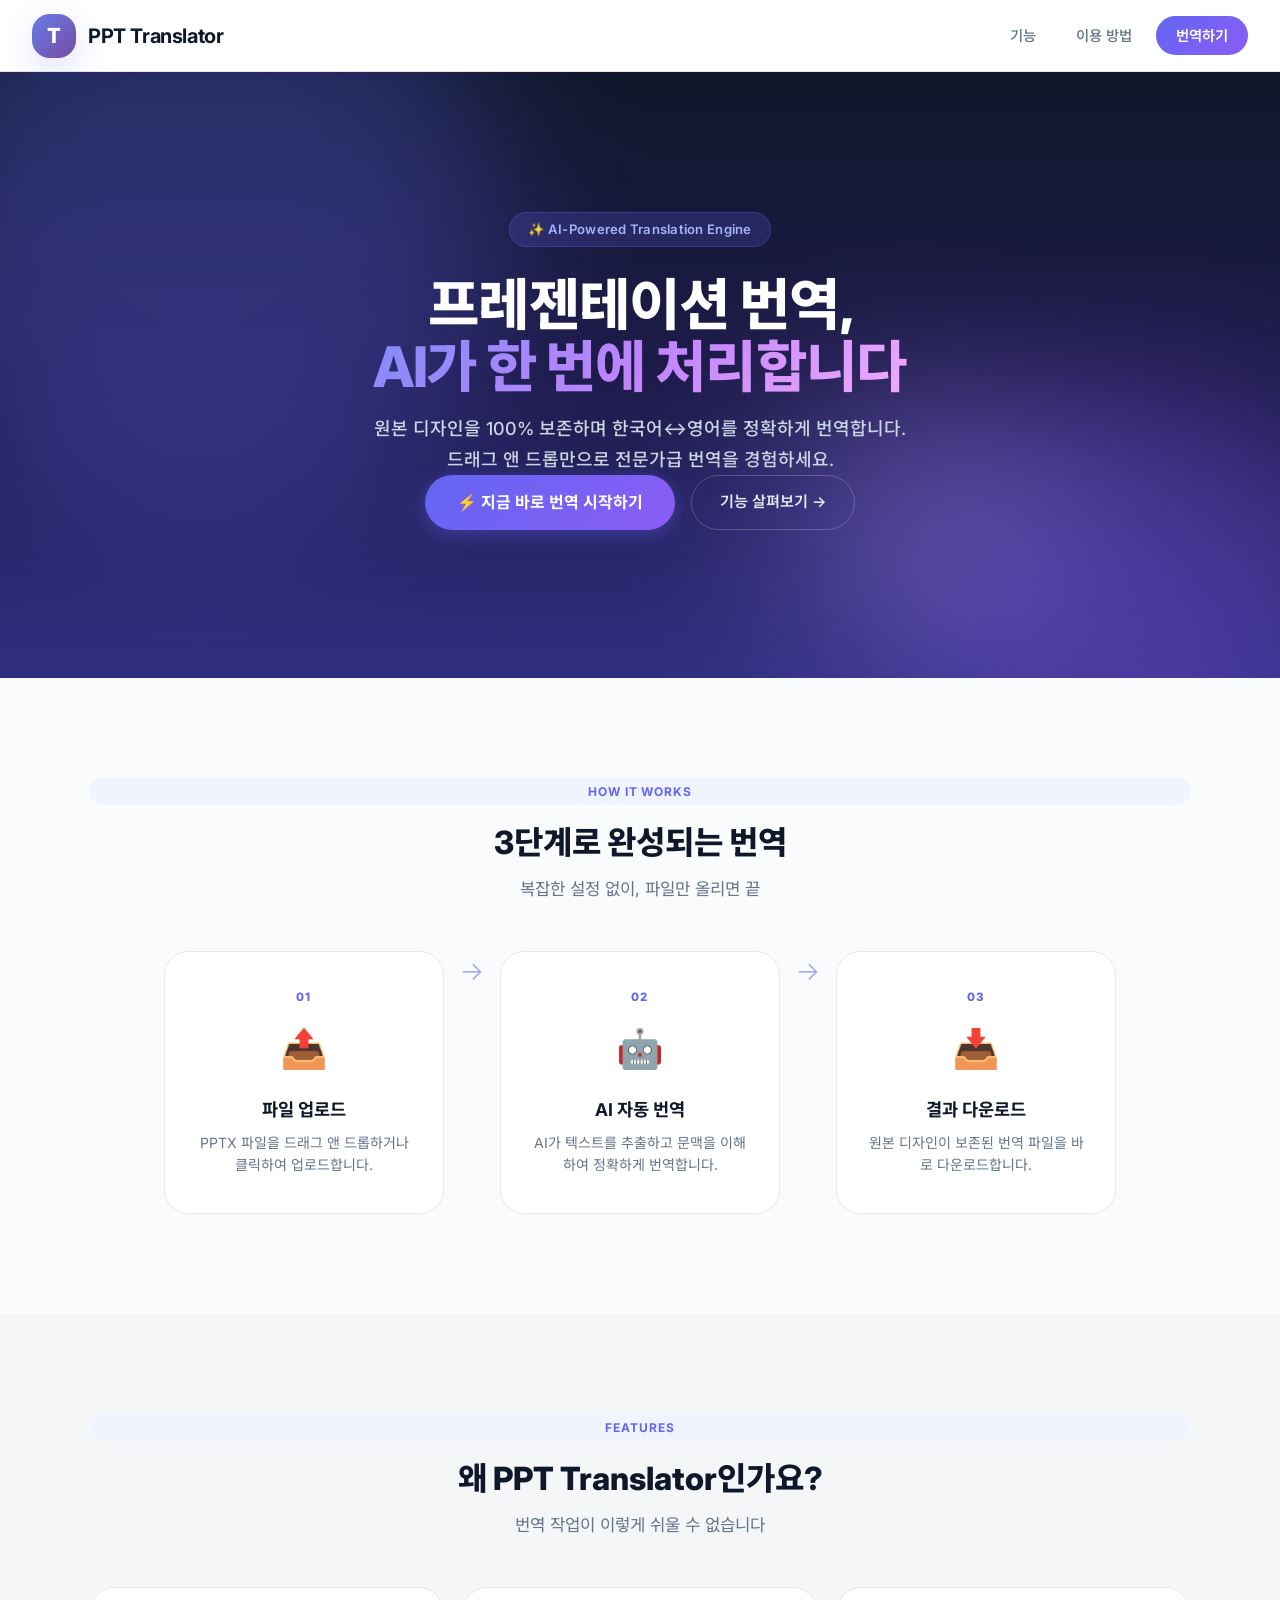
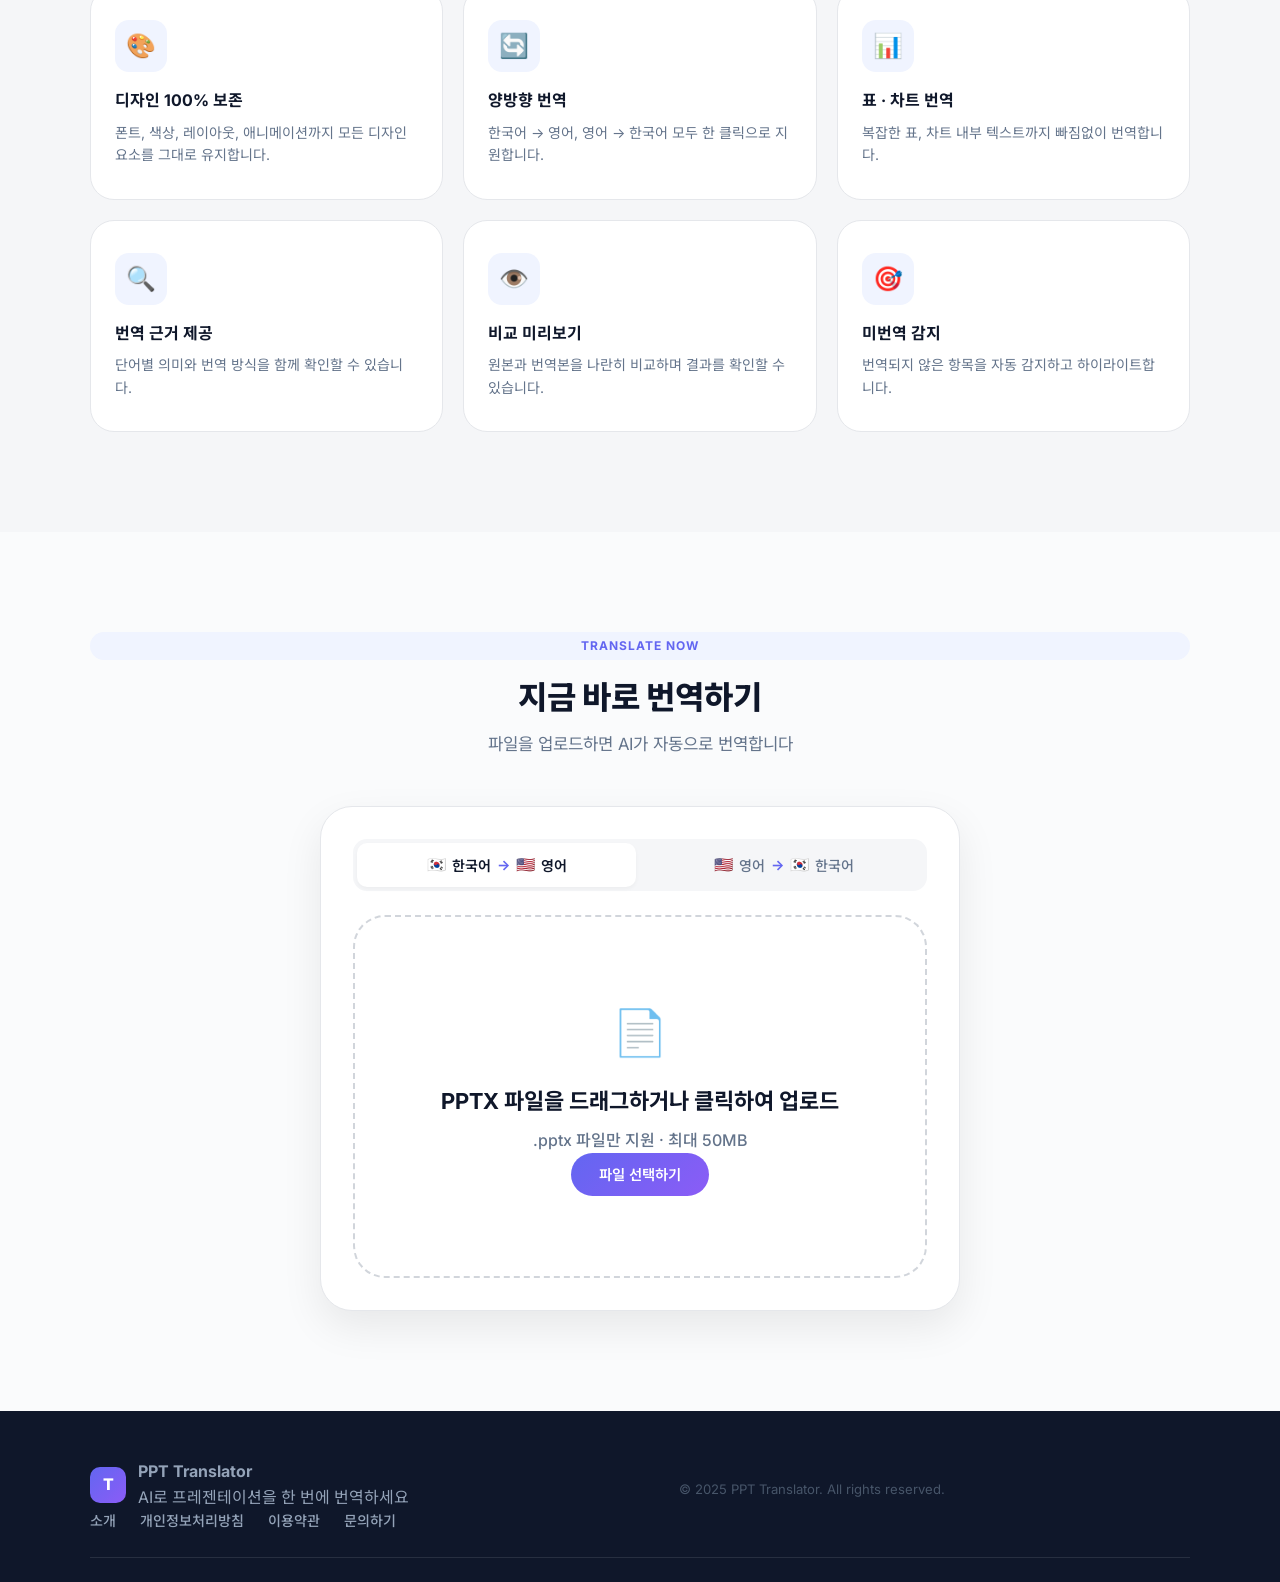
==== commit 72c2fb56: "fix: resolve CSS conflict - remove style.css, merge landing page styles into service.css - Remove du" ====
--- a/cloudflare-pages/index.html
+++ b/cloudflare-pages/index.html
@@ -16,7 +16,6 @@
     <link
         href="https://fonts.googleapis.com/css2?family=Inter:wght@400;500;600;700;800&family=Noto+Sans+KR:wght@400;500;700&display=swap"
         rel="stylesheet">
-    <link rel="stylesheet" href="./style.css">
     <link rel="stylesheet" href="./service.css">
 </head>
 
@@ -302,7 +301,7 @@
         // ============================================================
         // ⚙️ API 서버 설정 (NAS 백엔드)
         // ============================================================
-        const API_BASE = 'https://hyehey.synology.me:5113';
+        const API_BASE = '';  // Cloudflare Pages Functions 프록시를 통해 NAS URL 숨김
 
         // ============================================================
         // 글로벌 상태
--- a/cloudflare-pages/service.css
+++ b/cloudflare-pages/service.css
@@ -1489,4 +1489,543 @@
     .slide-preview-wrapper {
         padding: var(--space-5);
     }
+}
+
+/* ============ Landing Page Styles ============ */
+/* Hero section - dark gradient background */
+.hero {
+    position: relative;
+    overflow: hidden;
+    padding: 140px 24px 100px;
+    text-align: center;
+    background: linear-gradient(180deg, #0f172a 0%, #1e1b4b 50%, #312e81 100%);
+    color: #fff;
+    border-radius: 0;
+    margin-bottom: 0;
+}
+
+.hero-bg {
+    position: absolute;
+    inset: 0;
+    pointer-events: none;
+}
+
+.hero-orb {
+    position: absolute;
+    border-radius: 50%;
+    filter: blur(80px);
+    opacity: 0.3;
+    animation: heroFloat 6s ease-in-out infinite;
+}
+
+.orb-1 {
+    width: 600px;
+    height: 600px;
+    background: #6366f1;
+    top: -150px;
+    left: -100px;
+}
+
+.orb-2 {
+    width: 400px;
+    height: 400px;
+    background: #8b5cf6;
+    bottom: -100px;
+    right: -50px;
+    animation-delay: 2s;
+}
+
+.orb-3 {
+    width: 300px;
+    height: 300px;
+    background: #a78bfa;
+    top: 50%;
+    left: 60%;
+    animation-delay: 4s;
+}
+
+@keyframes heroFloat {
+
+    0%,
+    100% {
+        transform: translateY(0);
+    }
+
+    50% {
+        transform: translateY(-20px);
+    }
+}
+
+.hero-inner {
+    position: relative;
+    z-index: 1;
+    max-width: 800px;
+    margin: 0 auto;
+}
+
+.hero-badge {
+    display: inline-block;
+    padding: 6px 18px;
+    border-radius: var(--radius-full);
+    background: rgba(99, 102, 241, 0.2);
+    border: 1px solid rgba(99, 102, 241, 0.3);
+    font-size: 0.82rem;
+    font-weight: 600;
+    color: #a5b4fc;
+    letter-spacing: 0.02em;
+    margin-bottom: 28px;
+}
+
+.hero-title {
+    font-size: clamp(2rem, 5vw, 3.2rem);
+    font-weight: 800;
+    line-height: 1.25;
+    margin-bottom: 20px;
+    color: #fff;
+    background: none;
+    -webkit-text-fill-color: unset;
+}
+
+.text-gradient {
+    background: linear-gradient(135deg, #818cf8, #c084fc, #f0abfc);
+    -webkit-background-clip: text;
+    background-clip: text;
+    -webkit-text-fill-color: transparent;
+}
+
+.hero-desc {
+    font-size: 1.1rem;
+    color: #cbd5e1;
+    line-height: 1.7;
+    margin-bottom: 36px;
+}
+
+.hero-cta {
+    display: flex;
+    gap: 16px;
+    justify-content: center;
+    flex-wrap: wrap;
+    margin-bottom: 48px;
+}
+
+.btn-cta {
+    display: inline-flex;
+    align-items: center;
+    gap: 6px;
+    padding: 14px 32px;
+    background: var(--gradient-accent);
+    color: #fff;
+    font-size: 1rem;
+    font-weight: 700;
+    border-radius: var(--radius-full);
+    text-decoration: none;
+    box-shadow: 0 4px 20px rgba(99, 102, 241, 0.4);
+    transition: all var(--transition-base);
+    border: none;
+    cursor: pointer;
+}
+
+.btn-cta:hover {
+    transform: translateY(-2px);
+    box-shadow: 0 6px 30px rgba(99, 102, 241, 0.5);
+}
+
+.btn-ghost {
+    display: inline-flex;
+    align-items: center;
+    padding: 14px 28px;
+    color: #e2e8f0;
+    font-size: 0.95rem;
+    font-weight: 600;
+    border: 1px solid rgba(255, 255, 255, 0.2);
+    border-radius: var(--radius-full);
+    text-decoration: none;
+    transition: all var(--transition-base);
+}
+
+.btn-ghost:hover {
+    background: rgba(255, 255, 255, 0.1);
+    border-color: rgba(255, 255, 255, 0.4);
+}
+
+.hero p {
+    color: #cbd5e1;
+    background: none;
+    -webkit-text-fill-color: unset;
+}
+
+.hero h1 {
+    color: #fff;
+    background: none;
+    -webkit-text-fill-color: unset;
+}
+
+/* ── Sections ── */
+.section {
+    padding: 100px 24px;
+}
+
+.section-alt {
+    background: var(--bg-secondary);
+}
+
+.upload-section {
+    background: var(--bg-primary);
+}
+
+.section-inner {
+    max-width: 1100px;
+    margin: 0 auto;
+}
+
+.section-badge {
+    display: inline-block;
+    padding: 4px 14px;
+    border-radius: var(--radius-full);
+    background: var(--primary-lighter);
+    color: var(--primary);
+    font-size: 0.75rem;
+    font-weight: 700;
+    letter-spacing: 0.08em;
+    margin-bottom: 12px;
+    text-transform: uppercase;
+}
+
+.section-title {
+    font-size: 2rem;
+    font-weight: 800;
+    color: var(--text-primary);
+    margin-bottom: 8px;
+}
+
+.section-subtitle {
+    color: var(--text-tertiary);
+    font-size: 1.05rem;
+    margin-bottom: 48px;
+}
+
+.section-inner>.section-badge,
+.section-inner>.section-title,
+.section-inner>.section-subtitle {
+    text-align: center;
+    display: block;
+}
+
+/* ── Steps (How it Works) ── */
+.steps-row {
+    display: flex;
+    align-items: flex-start;
+    justify-content: center;
+    gap: 0;
+    flex-wrap: wrap;
+}
+
+.step-card {
+    flex: 0 1 280px;
+    text-align: center;
+    padding: 36px 28px;
+    background: var(--bg-elevated);
+    border: 1px solid var(--border-light);
+    border-radius: var(--radius-xl);
+    transition: all var(--transition-base);
+}
+
+.step-card:hover {
+    transform: translateY(-4px);
+    box-shadow: var(--shadow-lg);
+    border-color: var(--primary-light);
+}
+
+.step-num {
+    font-size: 0.72rem;
+    font-weight: 800;
+    color: var(--primary);
+    letter-spacing: 0.1em;
+    margin-bottom: 12px;
+    text-transform: uppercase;
+}
+
+.step-icon {
+    font-size: 2.4rem;
+    margin-bottom: 16px;
+}
+
+.step-card h3 {
+    font-size: 1.1rem;
+    font-weight: 700;
+    margin-bottom: 8px;
+    color: var(--text-primary);
+}
+
+.step-card p {
+    font-size: 0.88rem;
+    color: var(--text-tertiary);
+    line-height: 1.6;
+}
+
+.step-arrow {
+    display: flex;
+    align-items: center;
+    justify-content: center;
+    font-size: 1.6rem;
+    color: var(--primary);
+    padding: 0 16px;
+    font-weight: 300;
+    opacity: 0.6;
+}
+
+@media (max-width: 768px) {
+    .steps-row {
+        flex-direction: column;
+        align-items: center;
+        gap: 16px;
+    }
+
+    .step-arrow {
+        transform: rotate(90deg);
+        padding: 8px 0;
+    }
+}
+
+/* ── Features Grid ── */
+.features-grid {
+    display: grid;
+    grid-template-columns: repeat(3, 1fr);
+    gap: 20px;
+}
+
+.feature-card {
+    padding: 32px 24px;
+    background: var(--bg-elevated);
+    border: 1px solid var(--border-light);
+    border-radius: var(--radius-xl);
+    transition: all var(--transition-base);
+}
+
+.feature-card:hover {
+    transform: translateY(-4px);
+    box-shadow: var(--shadow-lg);
+    border-color: var(--primary-light);
+}
+
+.fc-icon {
+    width: 52px;
+    height: 52px;
+    border-radius: var(--radius-md);
+    background: var(--primary-lighter);
+    display: flex;
+    align-items: center;
+    justify-content: center;
+    font-size: 1.5rem;
+    margin-bottom: 16px;
+}
+
+.feature-card h3 {
+    font-size: 1rem;
+    font-weight: 700;
+    margin-bottom: 8px;
+    color: var(--text-primary);
+}
+
+.feature-card p {
+    font-size: 0.88rem;
+    color: var(--text-tertiary);
+    line-height: 1.6;
+}
+
+@media (max-width: 900px) {
+    .features-grid {
+        grid-template-columns: repeat(2, 1fr);
+    }
+}
+
+@media (max-width: 580px) {
+    .features-grid {
+        grid-template-columns: 1fr;
+    }
+}
+
+/* ── Upload Card ── */
+.upload-card {
+    max-width: 640px;
+    margin: 0 auto;
+    background: var(--bg-elevated);
+    border: 1px solid var(--border-light);
+    border-radius: var(--radius-2xl);
+    padding: 32px;
+    box-shadow: var(--shadow-xl);
+}
+
+.lang-toggle {
+    display: flex;
+    gap: 8px;
+    margin-bottom: 24px;
+    background: var(--bg-secondary);
+    border-radius: var(--radius-md);
+    padding: 4px;
+}
+
+.lang-btn {
+    flex: 1;
+    display: flex;
+    align-items: center;
+    justify-content: center;
+    gap: 6px;
+    padding: 12px 16px;
+    border: none;
+    background: transparent;
+    border-radius: var(--radius-sm);
+    cursor: pointer;
+    font-family: inherit;
+    font-size: 0.88rem;
+    font-weight: 500;
+    color: var(--text-tertiary);
+    transition: all var(--transition-base);
+}
+
+.lang-btn.selected {
+    background: var(--bg-elevated);
+    color: var(--text-primary);
+    font-weight: 600;
+    box-shadow: var(--shadow-sm);
+}
+
+.lang-flag {
+    font-size: 1.1em;
+}
+
+.lang-arrow {
+    color: var(--primary);
+    font-weight: 700;
+}
+
+.upload-btn-fake {
+    display: inline-block;
+    padding: 10px 28px;
+    border-radius: var(--radius-full);
+    background: var(--gradient-accent);
+    color: #fff;
+    font-weight: 600;
+    font-size: 0.9rem;
+    transition: all var(--transition-base);
+}
+
+.upload-zone:hover .upload-btn-fake {
+    transform: translateY(-2px);
+    box-shadow: var(--shadow-brand);
+}
+
+.uz-icon {
+    font-size: 2.8rem;
+    margin-bottom: 16px;
+}
+
+/* ── Footer ── */
+.footer {
+    background: #0f172a;
+    color: #94a3b8;
+    padding: 48px 24px 24px;
+}
+
+.footer-inner {
+    max-width: 1100px;
+    margin: 0 auto;
+    display: flex;
+    justify-content: space-between;
+    align-items: flex-start;
+    flex-wrap: wrap;
+    gap: 24px;
+    padding-bottom: 24px;
+    border-bottom: 1px solid rgba(255, 255, 255, 0.1);
+}
+
+.footer-brand {
+    display: flex;
+    align-items: center;
+    gap: 12px;
+}
+
+.footer-logo {
+    width: 36px;
+    height: 36px;
+    border-radius: var(--radius-sm);
+    background: var(--gradient-accent);
+    color: #fff;
+    display: flex;
+    align-items: center;
+    justify-content: center;
+    font-weight: 800;
+    font-size: 1rem;
+}
+
+.footer-brand-text strong {
+    color: #e2e8f0;
+    display: block;
+    font-weight: 700;
+}
+
+.footer-brand-text span {
+    font-size: 0.82rem;
+    color: #64748b;
+}
+
+.footer-links {
+    display: flex;
+    gap: 24px;
+}
+
+.footer-links a {
+    color: #94a3b8;
+    text-decoration: none;
+    font-size: 0.88rem;
+    font-weight: 500;
+    transition: color var(--transition-fast);
+}
+
+.footer-links a:hover {
+    color: #e2e8f0;
+}
+
+.footer-bottom {
+    text-align: center;
+    padding-top: 20px;
+    font-size: 0.82rem;
+    color: #475569;
+    max-width: 1100px;
+    margin: 0 auto;
+}
+
+/* ── Navbar links ── */
+.navbar-links {
+    display: flex;
+    gap: 8px;
+    align-items: center;
+}
+
+.nav-link {
+    text-decoration: none;
+    color: var(--text-tertiary);
+    font-size: 0.9rem;
+    font-weight: 500;
+    padding: 8px 16px;
+    border-radius: var(--radius-sm);
+    transition: all var(--transition-fast);
+}
+
+.nav-link:hover {
+    color: var(--text-primary);
+    background: var(--bg-secondary);
+}
+
+.nav-cta {
+    background: var(--gradient-accent);
+    color: #fff !important;
+    border-radius: var(--radius-full);
+    padding: 8px 20px;
+    font-weight: 600;
+}
+
+.nav-cta:hover {
+    opacity: 0.9;
+    transform: translateY(-1px);
 }
